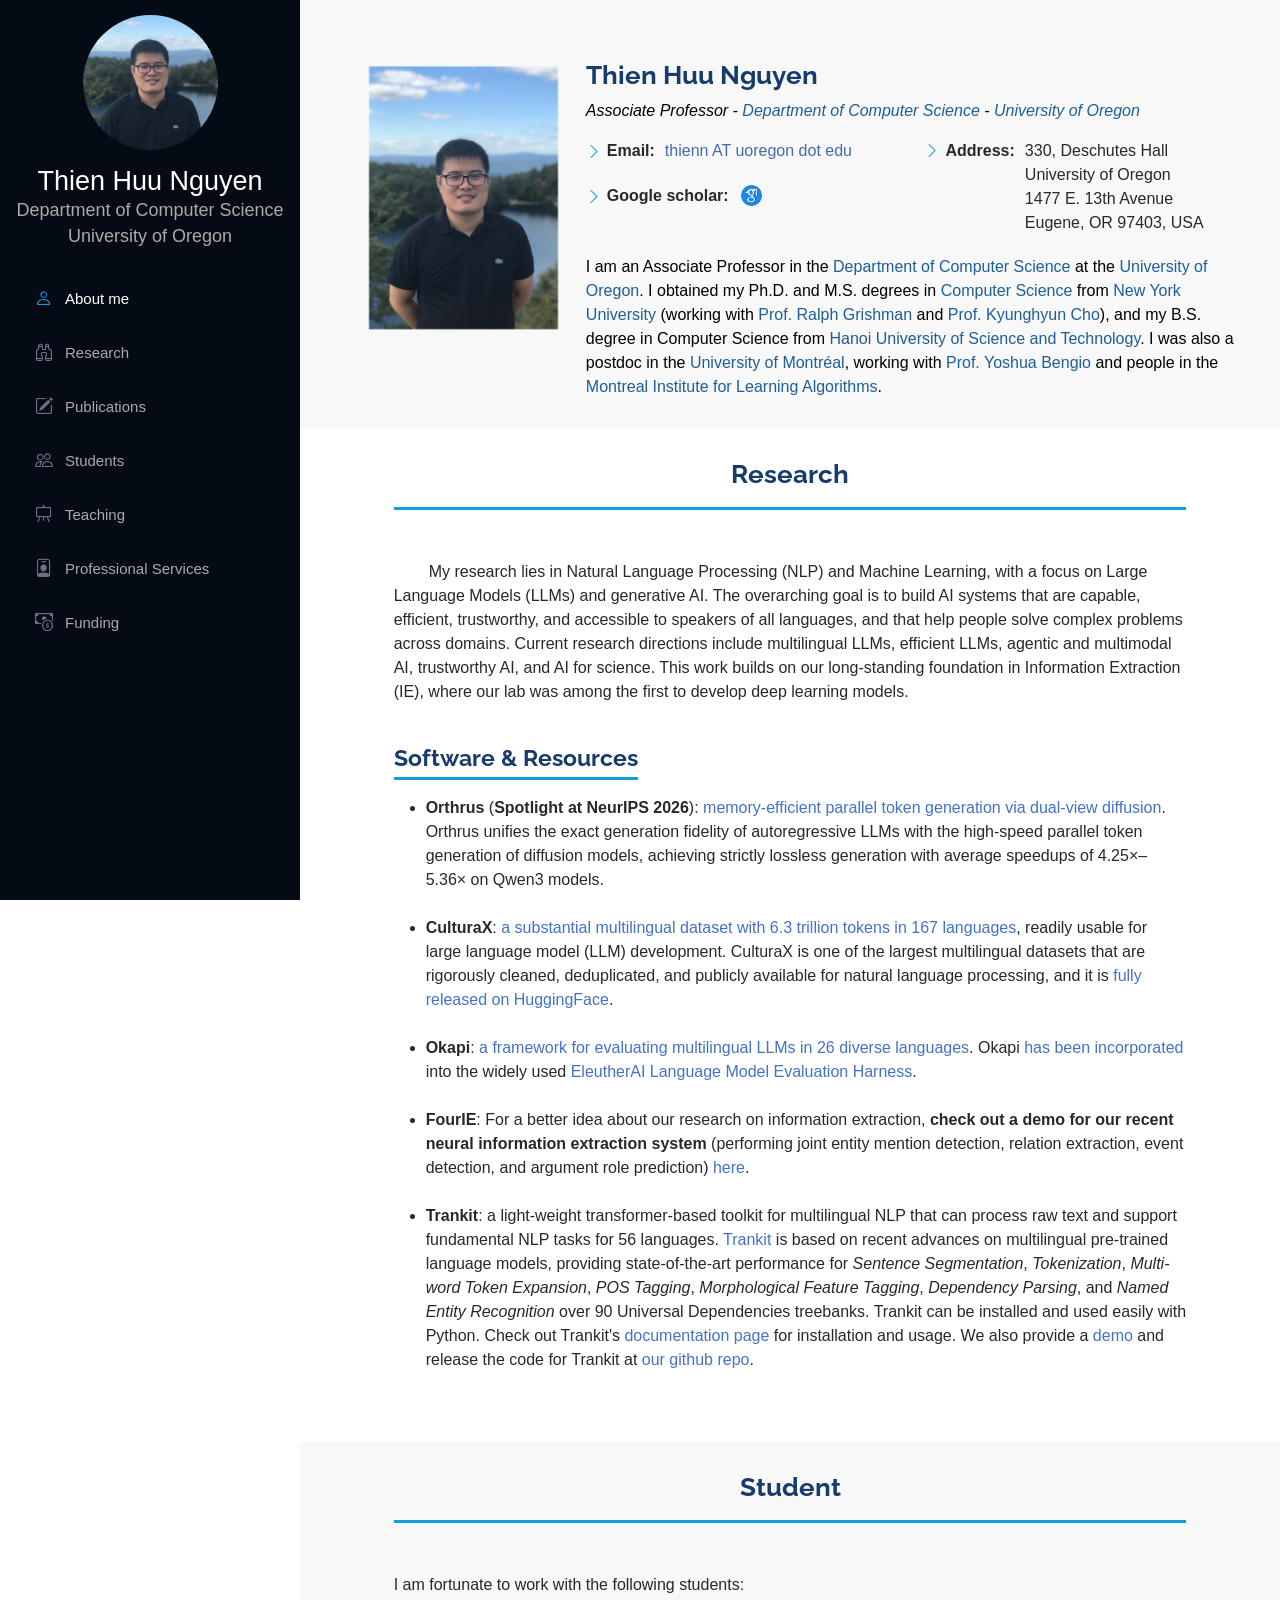
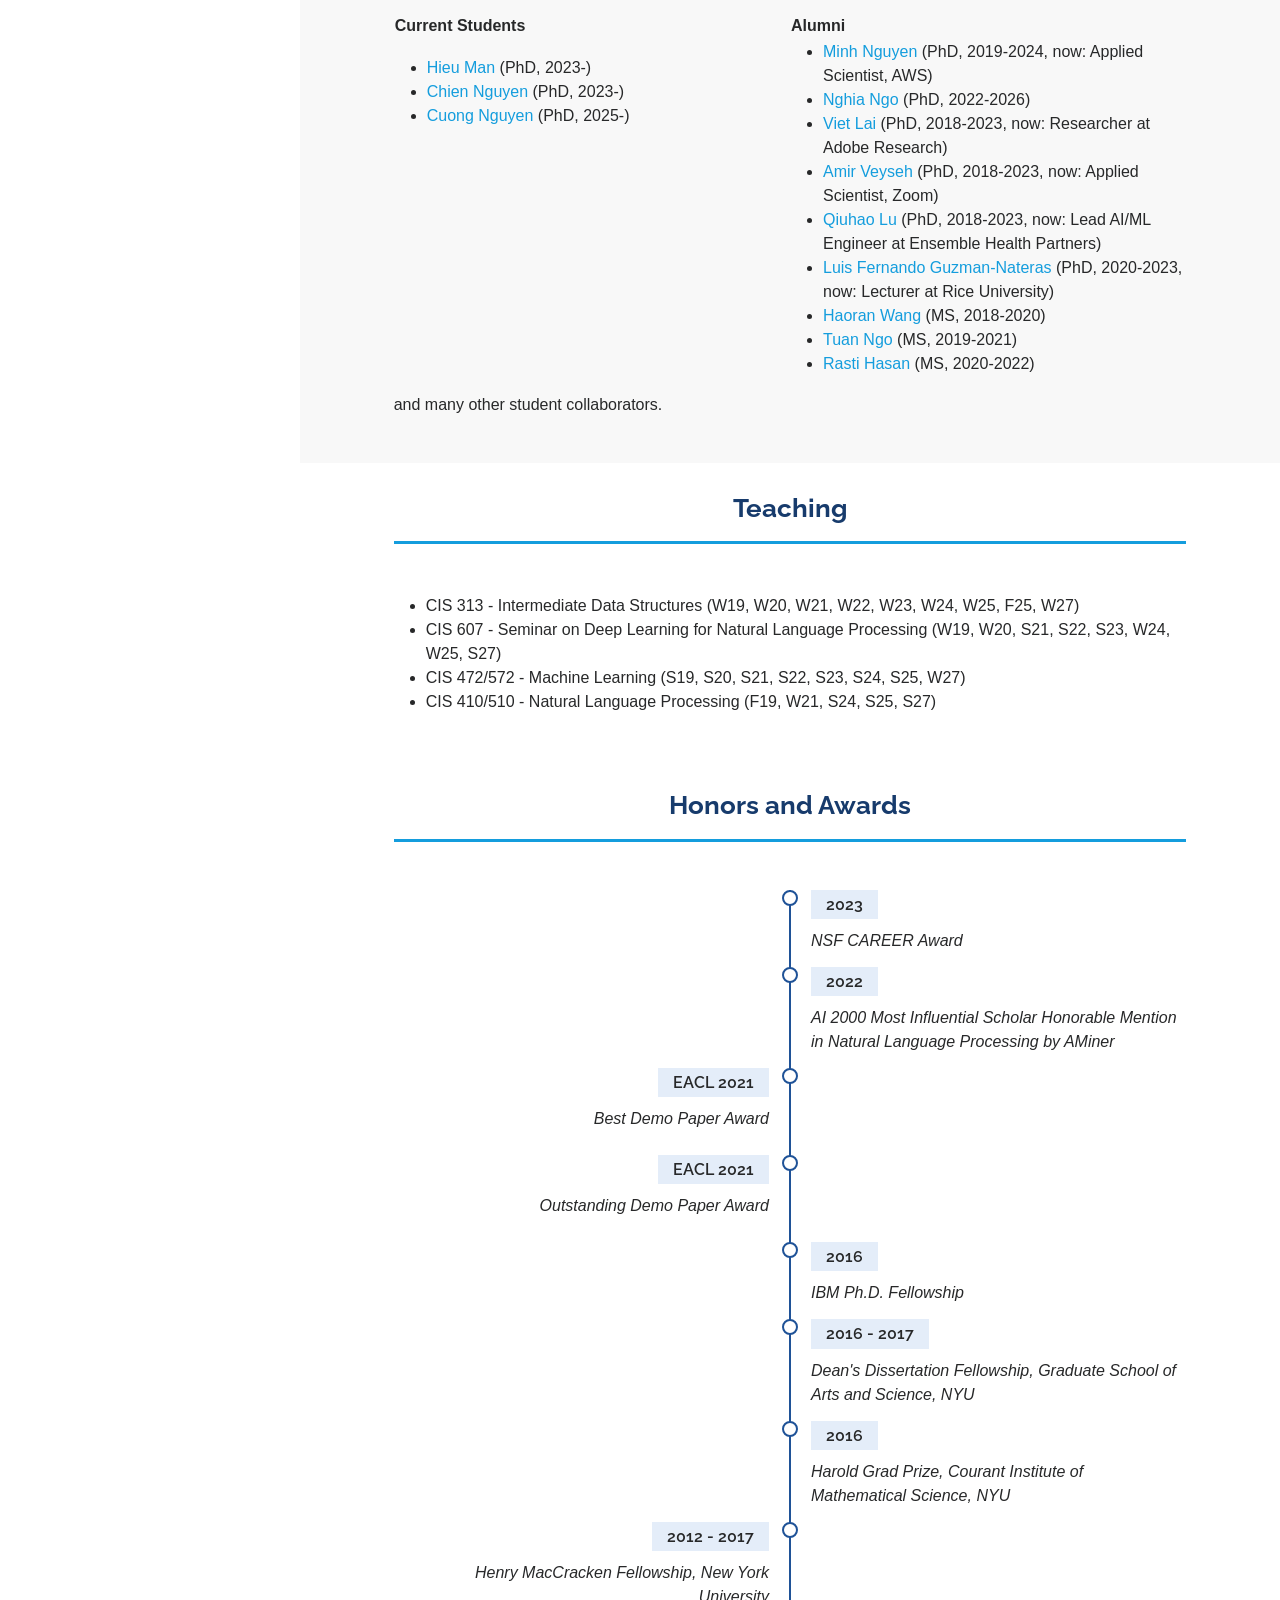
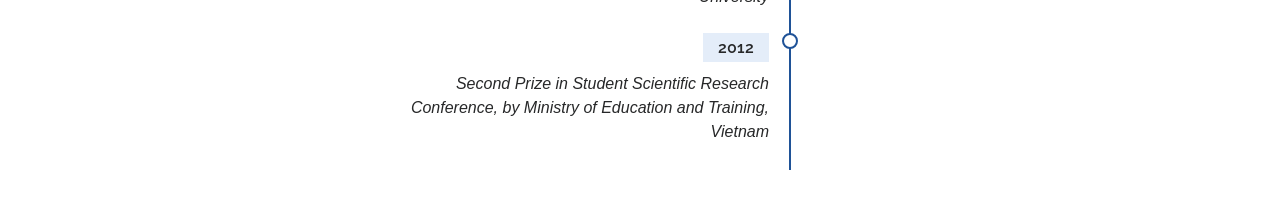
==== index.html @ 82899be2 "Initial build" ====
<!DOCTYPE html>
<html lang="en">

<head>
  <meta charset="utf-8">
  <meta content="width=device-width, initial-scale=1.0" name="viewport">

  <title>Thien Huu Nguyen</title>
  <meta content="Thien Huu Nguyen" name="description">
  <meta content="Thien Huu Nguyen, Thien Huu Nguyen Oregon, Oregon University, University of Oregon, Computer Science, CS Professor, NLP Professor, Natural Language Processing, AI, Artificial Intelligence, ML, Machine Learning, Deep learning, Machine Learning, NLP Teaching" name="keywords">

  <!-- Favicons -->
  <!-- <link href="assets/img/favicon.png" rel="icon">
  <link href="assets/img/apple-touch-icon.png" rel="apple-touch-icon"> -->

  <!-- Google Fonts -->
  <link href="https://fonts.googleapis.com/css?family=Open+Sans:300,300i,400,400i,600,600i,700,700i|Raleway:300,300i,400,400i,500,500i,600,600i,700,700i|Poppins:300,300i,400,400i,500,500i,600,600i,700,700i" rel="stylesheet">

  <!-- Vendor CSS Files -->
  <link href="assets/vendor/aos/aos.css" rel="stylesheet">
  <link href="assets/vendor/bootstrap/css/bootstrap.min.css" rel="stylesheet">
  <link href="assets/vendor/bootstrap-icons/bootstrap-icons.css" rel="stylesheet">
  
  <link href="assets/vendor/glightbox/css/glightbox.min.css" rel="stylesheet">
  <link href="assets/vendor/swiper/swiper-bundle.min.css" rel="stylesheet">


  <!-- Template Main CSS File -->
  <link href="assets/css/style.css" rel="stylesheet">
  <link href="assets/css/style_1.css" rel="stylesheet">



  <!-- =======================================================
  * Template Name: iPortfolio - v3.9.1
  * Template URL: https://bootstrapmade.com/iportfolio-bootstrap-portfolio-websites-template/
  * Author: BootstrapMade.com
  * License: https://bootstrapmade.com/license/
  ======================================================== -->
</head>

<body>

  <!-- ======= Mobile nav toggle button ======= -->
  <i class="bi bi-list mobile-nav-toggle d-xl-none"></i>

  <!-- ======= Header ======= -->
  <header id="header">
    <div class="d-flex flex-column">

      <div class="profile">
        <img src="assets/thien-img/thien.png" alt="" class="img-fluid rounded-circle">
        <h1><a href="index.html">Thien Huu Nguyen</a></h1>
        <p>
          Department of Computer Science
        </p>
        <p>
          University of Oregon
        </p>
        <!-- <div class="social-links mt-3 text-center">
          <a href="#" class="twitter"><i class="bx bxl-twitter"></i></a>
          <a href="#" class="facebook"><i class="bx bxl-facebook"></i></a>
          <a href="#" class="instagram"><i class="bx bxl-instagram"></i></a>
          <a href="#" class="google-plus"><i class="bx bxl-skype"></i></a>
          <a href="#" class="linkedin"><i class="bx bxl-linkedin"></i></a>
        </div> -->
      </div>

      <nav id="navbar" class="nav-menu navbar pt-lg-4">
        <ul>
          <!-- <li><a href="#hero" class="nav-link scrollto active"><i class="bx bx-home"></i> <span>Home</span></a></li> -->
          <li><a href="index.html" class="nav-link scrollto active"><i class="bi bi-person"></i> <span>About me</span></a></li>
          <!--
          <li><a href="news.html" class="nav-link "><i class="bi bi-newspaper"></i> <span>News</span></a></li>
          -->
          <li><a href="index.html#research" class="nav-link scrollto"><i class="bi bi-binoculars"></i> <span>Research</span></a></li>
          <!-- <li><a href="#research" class="nav-link scrollto"><i class="bi bi-book"></i> <span>Research</span></a></li> -->
          <li><a href="publication.html" class="nav-link "><i class="bi bi-pencil-square"></i> <span>Publications</span></a></li>
          <li><a href="index.html#student" class="nav-link scrollto "><i class="bi bi-people"></i> <span>Students</span></a></li>
          <li><a href="index.html#teaching" class="nav-link scrollto "><i class="bi bi-easel"></i> <span>Teaching</span></a></li>
          <li><a href="index.html#service" class="nav-link scrollto "><i class="bi bi-person-badge"></i> <span>Professional Services </span></a></li>
          <li><a href="funding.html" class="nav-link "><i class="bi bi-cash-coin"></i> <span>Funding </span></a></li>
          <!-- <li><a href="http://nlp.uoregon.edu/" class="nav-link " target="_blank"><i class="bi bi-chat-square-text"></i> <span>NLP Group</span></a></li> -->
          <!--
          <li><a href="https://anoperson.github.io/UONLP-ReadingGroup/" class="nav-link " target="_blank"><i class="bi bi-book-half"></i> <span>NLP Reading Group</span></a></li>
          -->

          
          
        </ul>
      </nav><!-- .nav-menu -->
    </div>
  </header><!-- End Header -->

  <!-- ======= Hero Section ======= -->
  <!-- <section id="hero" class="d-flex flex-column justify-content-center align-items-center">
    <div class="hero-container" data-aos="fade-in">
      <h1>Alex Smith</h1>
      <p>I'm <span class="typed" data-typed-items="Designer, Developer, Freelancer, Photographer"></span></p>
    </div>
  </section> --><!-- End Hero -->

  <main id="main">

    <!-- ======= About Section ======= -->
    <section id="about" class="about">
      <div class="container">

        <!-- <div class="section-title">
          <h2>About</h2>
          <p>Magnam dolores commodi suscipit. Necessitatibus eius consequatur ex aliquid fuga eum quidem. Sit sint consectetur velit. Quisquam quos quisquam cupiditate. Et nemo qui impedit suscipit alias ea. Quia fugiat sit in iste officiis commodi quidem hic quas.</p>
        </div> -->

        <div class="row justify-content-center">
          <div class="col-8 col-sm-4 col-lg-3" data-aos="fade-right">
            <img src="assets/thien-img/thien-original.png" class="img-fluid" alt="">
          </div>
          <div class="col-sm-8 col-lg-8 px-4 px-sm-0 content" data-aos="fade-left">
            <h3>Thien Huu Nguyen</h3>
            <p class="fst-italic">
              Associate Professor
              -
              <a href="http://www.cs.uoregon.edu/" target="_blank" rel="noopener noreferrer">Department of Computer Science</a>
              -
              <a href="http://www.uoregon.edu/" target="_blank" rel="noopener noreferrer">University of Oregon</a>
            </p>

            <div class="row">
              <div class="col-lg-6">
                <ul>
                  <li><i class="bi bi-chevron-right"></i> <strong>Email:</strong> <a style="color: #4469ae;" href="mailto:thienn@uoregon.edu">thienn AT uoregon dot edu</a></li>
                  <li><i class="bi bi-chevron-right"></i> <strong>Google scholar:</strong> <a href="https://scholar.google.com/citations?user=Da2FhegAAAAJ&hl=en&oi=ao" target="_blank" rel="noopener noreferrer"><img class="img-fluid google-scholar-icon" src="assets/thien-img/icons8-google-scholar-48.png" alt=""></a></li>
                  
                </ul>
              </div>
              <div class="col-lg-6">
                <ul>
                  <li class="about-multi-line"><i class="bi bi-chevron-right"></i> <strong>Address:</strong> <span>330, Deschutes Hall <br/> University of Oregon <br/> 1477 E. 13th Avenue <br/> Eugene, OR 97403, USA </span></li>

                </ul>
              </div>
            </div>
            <p class="d-none d-lg-inline">
              I am an Associate Professor in the <a href="https://cas.uoregon.edu/computer-science" target="_blank" rel="noopener noreferrer">Department of Computer Science</a> at the <a href="http://www.uoregon.edu/" target="_blank" rel="noopener noreferrer">University of Oregon</a>. 
              I obtained my Ph.D. and M.S. degrees in <a target="_blank"  rel="noopener noreferrer" href="http://www.cs.nyu.edu/home/index.html">Computer Science</a> from <a target="_blank" rel="noopener noreferrer" href="http://www.nyu.edu">New York University</a> (working with <a target="_blank" rel="noopener noreferrer" href="http://cs.nyu.edu/cs/faculty/grishman">Prof. Ralph Grishman</a> and <a target="_blank" rel="noopener noreferrer" href="http://www.kyunghyuncho.me">Prof. Kyunghyun Cho</a>), 
              and my B.S. degree in Computer Science from <a target="_blank" rel="noopener noreferrer" href="https://en.hust.edu.vn">Hanoi University of Science and Technology</a>. 
              I was also a postdoc in the <a target="_blank" rel="noopener noreferrer" href="http://www.umontreal.ca/en">University of Montréal</a>, working with <a target="_blank" rel="noopener noreferrer" href="http://www.iro.umontreal.ca/~bengioy/yoshua_en/index.html">Prof. Yoshua Bengio</a> and people in the <a target="_blank" rel="noopener noreferrer" href="https://mila.quebec/en">Montreal Institute for Learning Algorithms</a>.
            </p>
          </div>
          <div class="d-flex d-lg-none px-4 px-sm-2 content" data-aos="fade-left">
            <p>
              I am an Associate Professor in the <a href="https://cas.uoregon.edu/computer-science" target="_blank" rel="noopener noreferrer">Department of Computer Science</a> at the <a href="http://www.uoregon.edu/" target="_blank" rel="noopener noreferrer">University of Oregon</a>. 
              I obtained my Ph.D. and M.S. degrees in <a target="_blank"  rel="noopener noreferrer" href="http://www.cs.nyu.edu/home/index.html">Computer Science</a> from <a target="_blank" rel="noopener noreferrer" href="http://www.nyu.edu">New York University</a> (working with <a target="_blank" rel="noopener noreferrer" href="http://cs.nyu.edu/cs/faculty/grishman">Prof. Ralph Grishman</a> and <a target="_blank" rel="noopener noreferrer" href="http://www.kyunghyuncho.me">Prof. Kyunghyun Cho</a>), 
              and my B.S. degree in Computer Science from <a target="_blank" rel="noopener noreferrer" href="https://en.hust.edu.vn">Hanoi University of Science and Technology</a>. 
              I was also a postdoc in the <a target="_blank" rel="noopener noreferrer" href="http://www.umontreal.ca/en">University of Montréal</a>, working with <a target="_blank" rel="noopener noreferrer" href="http://www.iro.umontreal.ca/~bengioy/yoshua_en/index.html">Prof. Yoshua Bengio</a> and people in the <a target="_blank" rel="noopener noreferrer" href="https://mila.quebec/en">Montreal Institute for Learning Algorithms</a>.
            </p>
          </div>
        </div>

      </div>
    </section><!-- End About Section -->



    <!-- ======= Shorts news Section ======= -->
    <!-- End Shorts news Section -->

    



    <!-- ======= Hiring Section ======= -->
    <!--
    <section id="hiring" class="hiring"  style="background-color: #f8f8f8;">
      <div class="container col-10"  data-aos="fade-up">
        <div class="section-title hiring-section-title row text-center">
          <a href="#hiring" ><h2 style="color: red !important;">Hiring!!!</h2></a>
        </div>
       

        <p class="hiring-child-section" style="text-indent: 35px;">
          
          I am currently recruiting one or two graduate students each year to work on interesting projects of natural language processing and deep learning. Interested candidates can email me for more information. The application procedure for graduate students in the <span style="text-indent: 0em"><a target="_blank" href="https://cas.uoregon.edu/computer-science/">Department of Computer Science</a></span> can be found <span style="text-indent: 0em"><a target="_blank" href="https://cas.uoregon.edu/computer-science/graduate-programs">here</a></span>.
          <br/>
          <br/>
          I am also willing to supervise students at UO who would like to do research on natural language processing, deep learning and the related topics. Please <a href="mailto:thien@cs.uoregon.edu">email me</a> if you are interested in this possibility.
        </p>
        
        <h6>I create a slide for "<a target="_blank" rel="noopener noreferrer" href="https://cas.uoregon.edu/sites/cas1.uoregon.edu/files/2022-12/cs-graduate-brochure.pdf">Why a graduate degree in Computer Science from the UO?</a>" to provide information for our PhD program.</h6>

      </div>

    </section>
    -->










    <!-- ======= Research Section ======= -->
    <section id="research" class="research">
      <div class="container col-10"  data-aos="fade-up">
        <div class="section-title research-section-title row text-center">
          <a href="#research"><h2>Research</h2></a>
        </div>

        <!--
        <p style="text-indent: 35px;">
          My research explores mechanisms to understand human languages for computers so that computers can perform cognitive language-related tasks for us. 
          Among others, I am especially interested in distilling structured information and mining useful knowledge from massive and multilingual human-written text of various domains.
          <br/>
          <br/>
          Toward this end, our lab employs and designs effective learning algorithms for information extraction and text mining in natural language processing and data mining. 
          We are currently focusing on deep learning algorithms to solve such problems. We are among the first groups that develop deep learning models and demonstrate their effectiveness for information extraction.
          <br/>
          <br/>
          We are also targeting other language-related problems with deep learning, including reading comprehension, machine translation, natural language generation, chatbots and language grounding.
          <br/>
          <br/>
        </p>
        -->
        <p style="text-indent: 35px;">
          My research lies in Natural Language Processing (NLP) and Machine Learning, with a focus on Large Language Models (LLMs) and generative AI.
          The overarching goal is to build AI systems that are capable, efficient, trustworthy, and accessible to speakers of all languages, and that help people solve complex problems across domains.
          Current research directions include multilingual LLMs, efficient LLMs, agentic and multimodal AI, trustworthy AI, and AI for science.
          This work builds on our long-standing foundation in Information Extraction (IE), where our lab was among the first to develop deep learning models.
          <br/>
          <br/>
        </p>

        <div class="software-child-title pb-2">
          <h3>Software &amp; Resources</h3>
          <!-- <p>Magnam dolores commodi suscipit. Necessitatibus eius consequatur ex aliquid fuga eum quidem. Sit sint consectetur velit. Quisquam quos quisquam cupiditate. Et nemo qui impedit suscipit alias ea. Quia fugiat sit in iste officiis commodi quidem hic quas.</p> -->
        </div>

        <ul class="software-child-section">
          <li>
            <strong>Orthrus</strong> (<b>Spotlight at NeurIPS 2026</b>): <a target="_blank" href="https://github.com/chiennv2000/orthrus">memory-efficient parallel token generation via dual-view diffusion</a>. Orthrus unifies the exact generation fidelity of autoregressive LLMs with the high-speed parallel token generation of diffusion models, achieving strictly lossless generation with average speedups of 4.25&times;&ndash;5.36&times; on Qwen3 models.
          </li>
          <br/>
          <li>
            <strong>CulturaX</strong>: <a target="_blank" href="https://arxiv.org/abs/2309.09400">a substantial multilingual dataset with 6.3 trillion tokens in 167 languages</a>, readily usable for large language model (LLM) development. CulturaX is one of the largest multilingual datasets that are rigorously cleaned, deduplicated, and publicly available for natural language processing, and it is <a target="_blank" href="https://huggingface.co/datasets/uonlp/CulturaX">fully released on HuggingFace</a>.
          </li>
          <br/>
          <li>
            <strong>Okapi</strong>: <a target="_blank" href="https://aclanthology.org/2023.emnlp-demo.28.pdf">a framework for evaluating multilingual LLMs in 26 diverse languages</a>. Okapi <a target="_blank" href="https://github.com/EleutherAI/lm-evaluation-harness/tree/4477d572d5c2dc5f2ee903ab7e3c1fdda835af15/lm_eval/tasks/okapi/hellaswag_multilingual">has been incorporated</a> into the widely used <a target="_blank" href="https://github.com/EleutherAI/lm-evaluation-harness/">EleutherAI Language Model Evaluation Harness</a>.
          </li>
          <br/>
          <li>
            <strong>FourIE</strong>: For a better idea about our research on information extraction, <strong>check out a demo for our recent neural information extraction system</strong> (performing joint entity mention detection, relation extraction, event detection, and argument role prediction) <a target="_blank" href="http://nlp.uoregon.edu/fourie">here</a>.
          </li>
          <br>
          <li>
            <strong>Trankit</strong>: a light-weight transformer-based toolkit for multilingual NLP that can process raw text and support fundamental NLP tasks for 56 languages. <a target="_blank" href="https://arxiv.org/pdf/2101.03289.pdf">Trankit</a> is based on recent advances on multilingual pre-trained language models, providing state-of-the-art performance for <i>Sentence Segmentation</i>, <i>Tokenization</i>, <i>Multi-word Token Expansion</i>, <i>POS Tagging</i>, <i>Morphological Feature Tagging</i>, <i>Dependency Parsing</i>, and <i>Named Entity Recognition</i> over 90 Universal Dependencies treebanks. Trankit can be installed and used easily with Python. Check out Trankit's <a target="_blank" href="https://trankit.readthedocs.io/en/latest">documentation page</a> for installation and usage. We also provide a <a target="_blank" href="http://nlp.uoregon.edu/trankit">demo</a> and release the code for Trankit at <a target="_blank" href="https://github.com/nlp-uoregon/trankit">our github repo</a>.
          </li>
          <br/>
        </ul>

        
    
        
        

      </div>

    </section>


    <!-- End Research Section -->


    <!-- ======= Student Section ======= -->
    <section id="student" class="student"  style="background-color: #f8f8f8;">
      <div class="container col-10" data-aos="fade-up">
        <div class="section-title research-section-title row text-center">          
          <a href="#student"><h2>Student</h2></a>
        </div>

        <p style="">
          I am fortunate to work with the following students:
        </p>
        
        <table style="width:100%">
  		<tr>
    	<th style="width:50%">Current Students</th>
    	<th style="width:50%">Alumni</th>
    	</tr>
    	
    	<tr>
    	
    	<td style="vertical-align: top;">
    	<p style="">
    	<div class="">
          <ul>
            
            </li><li><a target="_blank" href="https://hieum98.github.io/">Hieu Man</a> (PhD, 2023-)

            </li><li><a target="_blank" href="https://chiennv2000.github.io">Chien Nguyen</a> (PhD, 2023-)

            </li><li><a target="_blank" href="http://nlp.uoregon.edu/">Cuong Nguyen</a> (PhD, 2025-)

            </li>
          </ul>
        </div>
        </p>
    	</td>
    	
    	
    	
    	<td style="vertical-align: top;">
    	<div class="">
          <ul>
          <li><a target="_blank" href="https://minhhdvn.github.io/">Minh Nguyen</a> (PhD, 2019-2024, now: Applied Scientist, AWS)
            </li><li><a target="_blank" href="">Nghia Ngo</a> (PhD, 2022-2026)
            </li><li><a target="_blank" href="https://laiviet.github.io/">Viet Lai</a> (PhD, 2018-2023, now: Researcher at Adobe Research)
            </li><li><a target="_blank" href="http://ix.cs.uoregon.edu/~apouranb/">Amir Veyseh</a> (PhD, 2018-2023, now: Applied Scientist, Zoom)
            </li><li><a target="_blank" href="https://qiuhaolu.github.io/">Qiuhao Lu</a> (PhD, 2018-2023, now: Lead AI/ML Engineer at Ensemble Health Partners)
            </li><li><a target="_blank" href="https://profiles.rice.edu/faculty/luis-f-guzman-nateras">Luis Fernando Guzman-Nateras</a> (PhD, 2020-2023, now: Lecturer at Rice University)
          <li><a target="_blank" href="">Haoran Wang</a> (MS, 2018-2020)
          </li><li><a target="_blank" href="">Tuan Ngo</a> (MS, 2019-2021)
          </li><li><a target="_blank" href="">Rasti Hasan</a> (MS, 2020-2022)
          </li>
          
          </ul>
        </div>
    	</td>
    	
  		</tr>
		</table>


        <p style="">
          and many other student collaborators.
        </p>
      </div>

    </section>
    <!-- End Student Section -->




    <!-- ======= Teaching Section ======= -->
    <section id="teaching" class="teaching"  >
      <div class="container col-10" data-aos="fade-up">
        <div class="section-title research-section-title row text-center">          
          <a href="#teaching"><h2>Teaching</h2></a>
        </div>

        <!-- <p style="">
          I am fortunate to work with the following students:
        </p> -->

        <div class="">
          <ul>
            <!--
            <li>CIS 313 - Intermediate Data Structures (<a target="_blank" href="https://classes.cs.uoregon.edu/19W/cis313">W19</a>, <a target="_blank" href="https://classes.cs.uoregon.edu/20W/cis313">W20</a>, <a target="_blank" href="https://classes.cs.uoregon.edu/21W/cis313">W21</a>, <a target="_blank" href="https://classes.cs.uoregon.edu/22W/cis313">W22</a>, <a target="_blank" href="https://classes.cs.uoregon.edu/23W/cs313">W23</a>, <a target="_blank" href="https://classes.cs.uoregon.edu/24W/cs313">W24</a>, <a target="_blank" href="https://classes.cs.uoregon.edu/25W/cs313">W25</a>, <a target="_blank" href="https://classes.cs.uoregon.edu/25F/cs313">F25</a>)
            </li><li>CIS 607 - Seminar on Deep Learning for Natural Language Processing (<a target="_blank" href="https://classes.cs.uoregon.edu/19W/cis607dl4nlp">W19</a>, <a target="_blank" href="https://classes.cs.uoregon.edu/20W/cis607dl4nlp">W20</a>, <a target="_blank" href="https://classes.cs.uoregon.edu/21S/cis607dl4nlp">S21</a>, <a target="_blank" href="https://classes.cs.uoregon.edu/22S/cis607dl4nlp">S22</a>, <a target="_blank" href="https://classes.cs.uoregon.edu/23S/cs607dl4nlp">S23</a>, <a target="_blank" href="https://classes.cs.uoregon.edu/24W/cs607dl4nlp">W24</a>, <a target="_blank" href="https://classes.cs.uoregon.edu/25W/cs607dl4nlp">W25</a>)
            </li><li>CIS 472/572 - Machine Learning (<a target="_blank" href="https://classes.cs.uoregon.edu/19S/cis472">S19</a>, <a target="_blank" href="https://classes.cs.uoregon.edu/20S/cis472">S20</a>, <a target="_blank" href="https://classes.cs.uoregon.edu/21S/cis472">S21</a>, <a target="_blank" href="https://classes.cs.uoregon.edu/22S/cis472">S22</a>, <a target="_blank" href="https://classes.cs.uoregon.edu/23S/cs472">S23</a>, <a target="_blank" href="https://classes.cs.uoregon.edu/24S/cs472">S24</a>, <a target="_blank" href="https://classes.cs.uoregon.edu/25S/cs472">S25</a>)
            </li><li> CIS 410/510 - Natural Language Processing (<a target="_blank" href="https://classes.cs.uoregon.edu/19F/cis410nlp">F19</a>, <a target="_blank" href="https://classes.cs.uoregon.edu/21W/cis410nlp">W21</a>, <a target="_blank" href="https://classes.cs.uoregon.edu/24S/cs410nlp">S24</a>, <a target="_blank" href="https://classes.cs.uoregon.edu/25S/cs410nlp">S25</a>)
            -->
            <li>CIS 313 - Intermediate Data Structures (W19, W20, W21, W22, W23, W24, W25, F25, W27)
            </li><li>CIS 607 - Seminar on Deep Learning for Natural Language Processing (W19, W20, S21, S22, S23, W24, W25, S27)
            </li><li>CIS 472/572 - Machine Learning (S19, S20, S21, S22, S23, S24, S25, W27)
            </li><li> CIS 410/510 - Natural Language Processing (F19, W21, S24, S25, S27)
            </li>
          </ul>
        </div>

        <!-- <p style="">
          and many other student collaborators.
        </p> -->
      </div>

    </section>
    <!-- End Teaching Section -->


    <!--
    <section id="service" class="service"  style="background-color: #f8f8f8;">
      <div class="container col-10" data-aos="fade-up">
        <div class="section-title research-section-title row text-center">          
          <a href="#service"><h2>Professional Service</h2></a>
        </div>

        <div class="">
          <ul>
            <li><strong>Reviewer</strong>: Neural Computation Journal, Transactions on Asian and Low-Resource Language Information Processing, Computational Linguistics
            </li><li><strong>Program Committee</strong>: NAACL (2016, 2018, 2019), COLING (2016, 2018, 2020), ACL (2017, 2018, 2019, 2020), EMNLP (2017, 2018, 2019, 2020), AACL (2021, 2022), IJCAI (2017, 2022, 2023), AAAI (2020, 2021, 2022), CVPR (2021), NeurIPS (2020, 2021, 2022), ICLR (2021, 2022), AACL (2020), LREC (2018, 2020), Repl4NLP (2017, 2018, 2019, 2020, 2021), W-NUT (2019, 2020, 2021, 2022), SemEval (2022)
            </li><li><strong>Area Chair</strong>: NAACL (2021, 2022), ACL (2021, 2022, 2023), EMNLP (2021, 2023), COLING (2022), NeurIPS (2023)
            </li><li><strong>Senior Program Committee</strong>: AAAI (2020, 2023, 2024), IJCAI (2021)
            </li><li><strong>Associate Editor</strong>: Neurocomputing (2021-2023)
            </li>
          </ul>
        </div>
      </div>

    </section>
    -->








    <!-- ======= Resume Section ======= -->
    <section id="resume" class="resume"  >
      <div class="container col-10"  data-aos="fade-up">

        <div class="section-title resume-section-title row justify-content-center text-center">
          <a href="#awards"><h2>Honors and Awards</h2></a>
        </div>

        <div class="row no-gutters">
          <div class="resume-item d-none d-md-flex resume-left-item pb-0 col-md">
          </div>
          <div class="resume-item resume-right-item pb-0 col-md">
            <h5>2023</h5>
            <p><em>NSF CAREER Award</em></p>
          </div>
        </div>
          

        <div class="row no-gutters">
          <div class="resume-item d-none d-md-flex resume-left-item pb-0 col-md">
          </div>
          <div class="resume-item resume-right-item pb-0 col-md">
            <h5>2022</h5>
            <p><em>AI 2000 Most Influential Scholar Honorable Mention in Natural Language Processing by AMiner</em></p>
          </div>
        </div>

        <div class="row no-gutters">
          <div class="resume-item resume-left-item col-md text-start text-md-end">
            <h5>EACL 2021</h5>
            <p><em>Best Demo Paper Award</em></p>
          </div>
          <div class="resume-item d-none d-md-flex resume-right-item pb-0 col-md">
          </div>
        </div>

        <div class="row no-gutters">
          <div class="resume-item resume-left-item col-md  text-start text-md-end">
            <h5>EACL 2021</h5>
            <p><em>Outstanding Demo Paper Award</em></p>
          </div>
          <div class="resume-item d-none d-md-flex resume-right-item pb-0 col-md">
          </div>
        </div>

        <div class="row no-gutters">
          <div class="resume-item d-none d-md-flex resume-left-item pb-0 col-md">
          </div>
          <div class="resume-item resume-right-item pb-0 col-md">
            <h5>2016</h5>
            <p><em> IBM Ph.D. Fellowship</em></p>
            
          </div>
        </div>

        <div class="row no-gutters">
          <div class="resume-item d-none d-md-flex resume-left-item pb-0 col-md">
          </div>
          <div class="resume-item resume-right-item pb-0 col-md">
            <h5>2016 - 2017</h5>
            <p><em>Dean's Dissertation Fellowship, Graduate School of Arts and Science, NYU</em></p>
            
          </div>
        </div>

        <div class="row no-gutters">
          <div class="resume-item d-none d-md-flex resume-left-item pb-0 col-md">
          </div>
          <div class="resume-item resume-right-item pb-0 col-md">
            <h5>2016</h5>
            <p><em>Harold Grad Prize, Courant Institute of Mathematical Science, NYU</em></p>
            
          </div>
        </div>

        

        <div class="row no-gutters">
          <div class="resume-item resume-left-item col-md  text-start text-md-end">
            <h5>2012 - 2017</h5>
            <p><em>Henry MacCracken Fellowship, New York University</em></p>
          </div>
          <div class="resume-item resume-right-item pb-0 col-md">
          </div>
        </div>

        <div class="row no-gutters">
          <div class="resume-item resume-left-item col-md  text-start text-md-end">
            <h5>2012</h5>
            <p><em>Second Prize in Student Scientific Research Conference, by Ministry of Education and Training, Vietnam</em></p>
          </div>
          <div class="resume-item d-none d-md-flex resume-right-item pb-0 col-md">
          </div>
        </div>

          

        

      </div>
    </section><!-- End Resume Section -->


    

  </main><!-- End #main -->

  <!-- ======= Footer ======= -->
  <!-- <footer id="footer">
    <div class="container">
      <div class="copyright">
        &copy; Copyright <strong><span>iPortfolio</span></strong>
      </div>
      <div class="credits">
       
        Designed by <a href="https://bootstrapmade.com/">BootstrapMade</a>
      </div>
    </div>
  </footer> -->
  <!-- End  Footer -->

  <a href="#" class="back-to-top d-flex align-items-center justify-content-center"><i class="bi bi-arrow-up-short"></i></a>

  <!-- Vendor JS Files -->
  <script src="assets/vendor/purecounter/purecounter_vanilla.js"></script>
  <script src="assets/vendor/aos/aos.js"></script>
  <script src="assets/vendor/bootstrap/js/bootstrap.bundle.min.js"></script>
  <script src="assets/vendor/glightbox/js/glightbox.min.js"></script>
  <script src="assets/vendor/isotope-layout/isotope.pkgd.min.js"></script>
  <script src="assets/vendor/swiper/swiper-bundle.min.js"></script>
  
  
  

  

  <!-- Template Main JS File -->
  <script src="assets/js/main.js"></script>

</body>

</html>
---- assets/css/style.css ----
/**
* Template Name: iPortfolio - v3.9.1
* Template URL: https://bootstrapmade.com/iportfolio-bootstrap-portfolio-websites-template/
* Author: BootstrapMade.com
* License: https://bootstrapmade.com/license/
*/

/*--------------------------------------------------------------
# General
--------------------------------------------------------------*/
body {
  font-family: "lato", sans-serif;
  color: #272829;
}

a {
  color: #149ddd;
  text-decoration: none;
}

a:hover {
  color: #37b3ed;
  text-decoration: none;
}

h1,
h2,
h3,
h4,
h5,
h6 {
  font-family: "Raleway", sans-serif;
}

/*--------------------------------------------------------------
# Back to top button
--------------------------------------------------------------*/
.back-to-top {
  position: fixed;
  visibility: hidden;
  opacity: 0;
  right: 15px;
  bottom: 15px;
  z-index: 996;
  background: #149ddd;
  width: 40px;
  height: 40px;
  border-radius: 50px;
  transition: all 0.4s;
}

.back-to-top i {
  font-size: 28px;
  color: #fff;
  line-height: 0;
}

.back-to-top:hover {
  background: #2eafec;
  color: #fff;
}

.back-to-top.active {
  visibility: visible;
  opacity: 1;
}

/*--------------------------------------------------------------
# Header
--------------------------------------------------------------*/
#header {
  position: fixed;
  top: 0;
  left: 0;
  bottom: 0;
  width: 300px;
  transition: all ease-in-out 0.5s;
  z-index: 9997;
  transition: all 0.5s;
  padding: 0 15px;
  background: #040b14;
  overflow-y: auto;
}

#header .profile img {
  margin: 15px auto;
  display: block;
  width: 135px;
  border: 0px solid #2c2f3f;
}

#header .profile h1 {
  font-size: 27px;
  color: #fff;
  margin: 0;
  padding: 0;
  font-weight: 300;
  -moz-text-align-last: center;
  text-align-last: center;
  font-family: "Lato", Helvetica, Arial, sans-serif;
}

#header .profile h1 a,
#header .profile h1 a:hover {
  color: #fff;
  text-decoration: none;
}


#header .profile p {
  font-size: 18px;
  color: #aaa;
  margin: 0;
  padding: 2.5px 0px;
  font-weight: 300;
  -moz-text-align-last: center;
  text-align-last: center;
  font-family: "Lato", Helvetica, Arial, sans-serif;
  line-height: initial;
}




#header .profile .social-links a {
  font-size: 18px;
  display: inline-block;
  background: #212431;
  color: #fff;
  line-height: 1;
  padding: 8px 0;
  margin-right: 4px;
  border-radius: 50%;
  text-align: center;
  width: 36px;
  height: 36px;
  transition: 0.3s;
}

#header .profile .social-links a:hover {
  background: #149ddd;
  color: #fff;
  text-decoration: none;
}

#main {
  margin-left: 300px;
}

@media (max-width: 1199px) {
  #header {
    left: -300px;
  }

  #main {
    margin-left: 0;
  }
}

/*--------------------------------------------------------------
# Navigation Menu
--------------------------------------------------------------*/
/* Desktop Navigation */
.nav-menu {
  padding: 30px 0 0 5px;
}

.nav-menu * {
  margin: 0;
  padding: 0;
  list-style: none;
}

.nav-menu>ul>li {
  position: relative;
  white-space: nowrap;
}

.nav-menu a,
.nav-menu a:focus {
  display: flex;
  align-items: center;
  color: #a8a9b4;
  padding: 12px 15px;
  margin-bottom: 3px;
  transition: 0.3s;
  font-size: 15px;
}

.nav-menu a i,
.nav-menu a:focus i {
  font-size: 18px;
  padding-right: 30px;
  color: #6f7180;
  font-weight: 500;
  width: 24px;
  height: auto;

}

.nav-menu a:hover,
.nav-menu .active,
.nav-menu .active:focus,
.nav-menu li:hover>a {
  text-decoration: none;
  color: #fff;
}

.nav-menu a:hover i,
.nav-menu .active i,
.nav-menu .active:focus i,
.nav-menu li:hover>a i {
  color: #149ddd;
}




/* .nav-menu .fad, 
.nav-menu .fas,
.nav-menu .fal {
  font-weight: 400;
} */







/* Mobile Navigation */
.mobile-nav-toggle {
  position: fixed;
  right: 15px;
  top: 15px;
  z-index: 9998;
  border: 0;
  font-size: 24px;
  transition: all 0.4s;
  outline: none !important;
  background-color: #149ddd;
  color: #fff;
  width: 40px;
  height: 40px;
  display: inline-flex;
  align-items: center;
  justify-content: center;
  line-height: 0;
  border-radius: 50px;
  cursor: pointer;
}

.mobile-nav-active {
  overflow: hidden;
}

.mobile-nav-active #header {
  left: 0;
}

/*--------------------------------------------------------------
# Hero Section
--------------------------------------------------------------*/
#hero {
  width: 100%;
  height: 100vh;
  background: url("../img/hero-bg.jpg") top center;
  background-size: cover;
}

#hero:before {
  content: "";
  background: rgba(5, 13, 24, 0.3);
  position: absolute;
  bottom: 0;
  top: 0;
  left: 0;
  right: 0;
  z-index: 1;
}

#hero .hero-container {
  position: relative;
  z-index: 2;
  min-width: 300px;
}

#hero h1 {
  margin: 0 0 10px 0;
  font-size: 64px;
  font-weight: 700;
  line-height: 56px;
  color: #fff;
}

#hero p {
  color: #fff;
  margin-bottom: 50px;
  font-size: 26px;
  font-family: "Poppins", sans-serif;
}

#hero p span {
  color: #fff;
  padding-bottom: 4px;
  letter-spacing: 1px;
  border-bottom: 3px solid #149ddd;
}

@media (min-width: 1024px) {
  #hero {
    background-attachment: fixed;
  }
}

@media (max-width: 768px) {
  #hero h1 {
    font-size: 28px;
    line-height: 36px;
  }

  #hero h2 {
    font-size: 18px;
    line-height: 24px;
    margin-bottom: 30px;
  }
}

/*--------------------------------------------------------------
# Sections General
--------------------------------------------------------------*/
section {
  padding: 30px 0;
  overflow: hidden;
}

.about {
  padding-top: 60px !important;
}

.section-bg {
  background: #f5f8fd;
}

.section-title {
  padding-bottom: 30px;
}

.section-title h2 {
  font-size: 32px;
  font-weight: bold;
  margin-bottom: 20px;
  padding-bottom: 20px;
  position: relative;
  color: #173b6c;
}

.section-title h2::after {
  content: "";
  position: absolute;
  display: block;
  width: 50px;
  height: 3px;
  background: #149ddd;
  bottom: 0;
  left: 0;
}

.section-title p {
  margin-bottom: 0;
}

/*--------------------------------------------------------------
# About
--------------------------------------------------------------*/
.about {
  background-color: #f8f8f8;
}



.about .content h3 {
  font-weight: 700;
  font-size: 26px;
  color: #173b6c;
}

.about .content ul {
  list-style: none;
  padding: 0;
}

.about .content ul li {
  margin-bottom: 20px;
  display: flex;
  align-items: center;
}

.about .content ul strong {
  margin-right: 10px;
}

.about .content ul i {
  font-size: 16px;
  margin-right: 5px;
  color: #149ddd;
  line-height: 0;
}

.about .content p:last-child {
  margin-bottom: 0;
}

.about .content p{
  color: black;
}

.about .content p a {
  color: rgb(30, 94, 152);
  /* font-style: italic; */
}

.about .content p a:hover {
  color: #149ddd;
}


.about .content .google-scholar-icon {
  /* margin: 15px auto; */
  display: block;
  width: 25px;
  border: 0px solid #2c2f3f;
}

.about .content ul .about-multi-line {
  align-items: baseline !important;
}

/*--------------------------------------------------------------
# Facts
--------------------------------------------------------------*/
.facts {
  padding-bottom: 30px;
}

.facts .count-box {
  padding: 30px;
  width: 100%;
}

.facts .count-box i {
  display: block;
  font-size: 44px;
  color: #149ddd;
  float: left;
  line-height: 0;
}

.facts .count-box span {
  font-size: 48px;
  line-height: 40px;
  display: block;
  font-weight: 700;
  color: #050d18;
  margin-left: 60px;
}

.facts .count-box p {
  padding: 15px 0 0 0;
  margin: 0 0 0 60px;
  font-family: "Raleway", sans-serif;
  font-size: 14px;
  color: #122f57;
}

.facts .count-box a {
  font-weight: 600;
  display: block;
  margin-top: 20px;
  color: #122f57;
  font-size: 15px;
  font-family: "Poppins", sans-serif;
  transition: ease-in-out 0.3s;
}

.facts .count-box a:hover {
  color: #1f5297;
}

/*--------------------------------------------------------------
# Akills
--------------------------------------------------------------*/
.skills .progress {
  height: 60px;
  display: block;
  background: none;
  border-radius: 0;
}

.skills .progress .skill {
  padding: 0;
  margin: 0 0 6px 0;
  text-transform: uppercase;
  display: block;
  font-weight: 600;
  font-family: "Poppins", sans-serif;
  color: #050d18;
}

.skills .progress .skill .val {
  float: right;
  font-style: normal;
}

.skills .progress-bar-wrap {
  background: #dce8f8;
  height: 10px;
}

.skills .progress-bar {
  width: 1px;
  height: 10px;
  transition: 0.9s;
  background-color: #149ddd;
}

/*--------------------------------------------------------------
# Resume
--------------------------------------------------------------*/
.resume .resume-title {
  font-size: 26px;
  font-weight: 700;
  margin-top: 20px;
  margin-bottom: 20px;
  color: #050d18;
}

.resume .resume-item {
  padding: 0 20px 20px 20px;
  margin-top: -2px;
  border-left: 2px solid #1f5297;
  position: relative;
}

.resume .resume-item h4 {
  line-height: 18px;
  font-size: 18px;
  font-weight: 600;
  text-transform: uppercase;
  font-family: "Poppins", sans-serif;
  color: #050d18;
  margin-bottom: 10px;
}

.resume .resume-item h5 {
  font-size: 16px;
  background: #e4edf9;
  padding: 5px 15px;
  display: inline-block;
  font-weight: 600;
  margin-bottom: 10px;
}

.resume .resume-item ul {
  padding-left: 20px;
}

.resume .resume-item ul li {
  padding-bottom: 10px;
}

.resume .resume-item:last-child {
  padding-bottom: 0;
}

.resume .resume-center-item::before {
  content: "";
  position: absolute;
  width: 16px;
  height: 16px;
  border-radius: 50px;
  left: -9px;
  top: 0;
  background: #fff;
  border: 2px solid #1f5297;
}

/*--------------------------------------------------------------
# Portfolio
--------------------------------------------------------------*/
.portfolio .portfolio-item {
  margin-bottom: 30px;
}

.portfolio #portfolio-flters {
  padding: 0;
  margin: 0 auto 35px auto;
  list-style: none;
  text-align: center;
  background: #fff;
  border-radius: 50px;
  padding: 2px 15px;
}

.portfolio #portfolio-flters li {
  cursor: pointer;
  display: inline-block;
  padding: 10px 15px 8px 15px;
  font-size: 14px;
  font-weight: 600;
  line-height: 1;
  text-transform: uppercase;
  color: #272829;
  margin-bottom: 5px;
  transition: all 0.3s ease-in-out;
}

.portfolio #portfolio-flters li:hover,
.portfolio #portfolio-flters li.filter-active {
  color: #149ddd;
}

.portfolio #portfolio-flters li:last-child {
  margin-right: 0;
}

.portfolio .portfolio-wrap {
  transition: 0.3s;
  position: relative;
  overflow: hidden;
  z-index: 1;
}

.portfolio .portfolio-wrap::before {
  content: "";
  background: rgba(255, 255, 255, 0.5);
  position: absolute;
  left: 0;
  right: 0;
  top: 0;
  bottom: 0;
  transition: all ease-in-out 0.3s;
  z-index: 2;
  opacity: 0;
}

.portfolio .portfolio-wrap .portfolio-links {
  opacity: 1;
  left: 0;
  right: 0;
  bottom: -60px;
  z-index: 3;
  position: absolute;
  transition: all ease-in-out 0.3s;
  display: flex;
  justify-content: center;
}

.portfolio .portfolio-wrap .portfolio-links a {
  color: #fff;
  font-size: 28px;
  text-align: center;
  background: rgba(20, 157, 221, 0.75);
  transition: 0.3s;
  width: 50%;
}

.portfolio .portfolio-wrap .portfolio-links a:hover {
  background: rgba(20, 157, 221, 0.95);
}

.portfolio .portfolio-wrap .portfolio-links a+a {
  border-left: 1px solid #37b3ed;
}

.portfolio .portfolio-wrap:hover::before {
  top: 0;
  left: 0;
  right: 0;
  bottom: 0;
  opacity: 1;
}

.portfolio .portfolio-wrap:hover .portfolio-links {
  opacity: 1;
  bottom: 0;
}

/*--------------------------------------------------------------
# Portfolio Details
--------------------------------------------------------------*/
.portfolio-details {
  padding-top: 40px;
}

.portfolio-details .portfolio-details-slider img {
  width: 100%;
}

.portfolio-details .portfolio-details-slider .swiper-pagination {
  margin-top: 20px;
  position: relative;
}

.portfolio-details .portfolio-details-slider .swiper-pagination .swiper-pagination-bullet {
  width: 12px;
  height: 12px;
  background-color: #fff;
  opacity: 1;
  border: 1px solid #149ddd;
}

.portfolio-details .portfolio-details-slider .swiper-pagination .swiper-pagination-bullet-active {
  background-color: #149ddd;
}

.portfolio-details .portfolio-info {
  padding: 30px;
  box-shadow: 0px 0 30px rgba(5, 13, 24, 0.08);
}

.portfolio-details .portfolio-info h3 {
  font-size: 22px;
  font-weight: 700;
  margin-bottom: 20px;
  padding-bottom: 20px;
  border-bottom: 1px solid #eee;
}

.portfolio-details .portfolio-info ul {
  list-style: none;
  padding: 0;
  font-size: 15px;
}

.portfolio-details .portfolio-info ul li+li {
  margin-top: 10px;
}

.portfolio-details .portfolio-description {
  padding-top: 30px;
}

.portfolio-details .portfolio-description h2 {
  font-size: 26px;
  font-weight: 700;
  margin-bottom: 20px;
}

.portfolio-details .portfolio-description p {
  padding: 0;
}

/*--------------------------------------------------------------
# Services
--------------------------------------------------------------*/
.services .icon-box {
  margin-bottom: 20px;
}

.services .icon {
  float: left;
  display: flex;
  align-items: center;
  justify-content: center;
  width: 54px;
  height: 54px;
  background: #149ddd;
  border-radius: 50%;
  transition: 0.5s;
  border: 1px solid #149ddd;
}

.services .icon i {
  color: #fff;
  font-size: 24px;
  line-height: 0;
}

.services .icon-box:hover .icon {
  background: #fff;
}

.services .icon-box:hover .icon i {
  color: #149ddd;
}

.services .title {
  margin-left: 80px;
  font-weight: 700;
  margin-bottom: 15px;
  font-size: 18px;
}

.services .title a {
  color: #343a40;
}

.services .title a:hover {
  color: #149ddd;
}

.services .description {
  margin-left: 80px;
  line-height: 24px;
  font-size: 14px;
}

/*--------------------------------------------------------------
# Testimonials
--------------------------------------------------------------*/
.testimonials .testimonials-carousel,
.testimonials .testimonials-slider {
  overflow: hidden;
}

.testimonials .testimonial-item {
  box-sizing: content-box;
  text-align: center;
  min-height: 320px;
}

.testimonials .testimonial-item .testimonial-img {
  width: 90px;
  border-radius: 50%;
  margin: 0 auto;
}

.testimonials .testimonial-item h3 {
  font-size: 18px;
  font-weight: bold;
  margin: 10px 0 5px 0;
  color: #111;
}

.testimonials .testimonial-item h4 {
  font-size: 14px;
  color: #999;
  margin: 0;
}

.testimonials .testimonial-item .quote-icon-left,
.testimonials .testimonial-item .quote-icon-right {
  color: #c3e8fa;
  font-size: 26px;
}

.testimonials .testimonial-item .quote-icon-left {
  display: inline-block;
  left: -5px;
  position: relative;
}

.testimonials .testimonial-item .quote-icon-right {
  display: inline-block;
  right: -5px;
  position: relative;
  top: 10px;
}

.testimonials .testimonial-item p {
  font-style: italic;
  margin: 0 15px 15px 15px;
  padding: 20px;
  background: #fff;
  position: relative;
  margin-bottom: 35px;
  border-radius: 6px;
  box-shadow: 0px 2px 15px rgba(0, 0, 0, 0.1);
}

.testimonials .testimonial-item p::after {
  content: "";
  width: 0;
  height: 0;
  border-top: 20px solid #fff;
  border-right: 20px solid transparent;
  border-left: 20px solid transparent;
  position: absolute;
  bottom: -20px;
  left: calc(50% - 20px);
}

.testimonials .swiper-pagination {
  margin-top: 20px;
  position: relative;
}

.testimonials .swiper-pagination .swiper-pagination-bullet {
  width: 12px;
  height: 12px;
  background-color: #fff;
  opacity: 1;
  border: 1px solid #149ddd;
}

.testimonials .swiper-pagination .swiper-pagination-bullet-active {
  background-color: #149ddd;
}

/*--------------------------------------------------------------
# Contact
--------------------------------------------------------------*/
.contact {
  padding-bottom: 130px;
}

.contact .info {
  padding: 30px;
  background: #fff;
  width: 100%;
  box-shadow: 0 0 24px 0 rgba(0, 0, 0, 0.12);
}

.contact .info i {
  font-size: 20px;
  color: #149ddd;
  float: left;
  width: 44px;
  height: 44px;
  background: #dff3fc;
  display: flex;
  justify-content: center;
  align-items: center;
  border-radius: 50px;
  transition: all 0.3s ease-in-out;
}

.contact .info h4 {
  padding: 0 0 0 60px;
  font-size: 22px;
  font-weight: 600;
  margin-bottom: 5px;
  color: #050d18;
}

.contact .info p {
  padding: 0 0 10px 60px;
  margin-bottom: 20px;
  font-size: 14px;
  color: #173b6c;
}

.contact .info .email p {
  padding-top: 5px;
}

.contact .info .social-links {
  padding-left: 60px;
}

.contact .info .social-links a {
  font-size: 18px;
  display: inline-block;
  background: #333;
  color: #fff;
  line-height: 1;
  padding: 8px 0;
  border-radius: 50%;
  text-align: center;
  width: 36px;
  height: 36px;
  transition: 0.3s;
  margin-right: 10px;
}

.contact .info .social-links a:hover {
  background: #149ddd;
  color: #fff;
}

.contact .info .email:hover i,
.contact .info .address:hover i,
.contact .info .phone:hover i {
  background: #149ddd;
  color: #fff;
}

.contact .php-email-form {
  width: 100%;
  padding: 30px;
  background: #fff;
  box-shadow: 0 0 24px 0 rgba(0, 0, 0, 0.12);
}

.contact .php-email-form .form-group {
  padding-bottom: 8px;
}

.contact .php-email-form .validate {
  display: none;
  color: red;
  margin: 0 0 15px 0;
  font-weight: 400;
  font-size: 13px;
}

.contact .php-email-form .error-message {
  display: none;
  color: #fff;
  background: #ed3c0d;
  text-align: left;
  padding: 15px;
  font-weight: 600;
}

.contact .php-email-form .error-message br+br {
  margin-top: 25px;
}

.contact .php-email-form .sent-message {
  display: none;
  color: #fff;
  background: #18d26e;
  text-align: center;
  padding: 15px;
  font-weight: 600;
}

.contact .php-email-form .loading {
  display: none;
  background: #fff;
  text-align: center;
  padding: 15px;
}

.contact .php-email-form .loading:before {
  content: "";
  display: inline-block;
  border-radius: 50%;
  width: 24px;
  height: 24px;
  margin: 0 10px -6px 0;
  border: 3px solid #18d26e;
  border-top-color: #eee;
  -webkit-animation: animate-loading 1s linear infinite;
  animation: animate-loading 1s linear infinite;
}

.contact .php-email-form .form-group {
  margin-bottom: 15px;
}

.contact .php-email-form label {
  padding-bottom: 8px;
}

.contact .php-email-form input,
.contact .php-email-form textarea {
  border-radius: 0;
  box-shadow: none;
  font-size: 14px;
}

.contact .php-email-form input {
  height: 44px;
}

.contact .php-email-form textarea {
  padding: 10px 15px;
}

.contact .php-email-form button[type=submit] {
  background: #149ddd;
  border: 0;
  padding: 10px 24px;
  color: #fff;
  transition: 0.4s;
  border-radius: 4px;
}

.contact .php-email-form button[type=submit]:hover {
  background: #37b3ed;
}

@-webkit-keyframes animate-loading {
  0% {
    transform: rotate(0deg);
  }

  100% {
    transform: rotate(360deg);
  }
}

@keyframes animate-loading {
  0% {
    transform: rotate(0deg);
  }

  100% {
    transform: rotate(360deg);
  }
}

/*--------------------------------------------------------------
# Breadcrumbs
--------------------------------------------------------------*/
.breadcrumbs {
  padding: 20px 0;
  background: #f9f9f9;
}

.breadcrumbs h2 {
  font-size: 26px;
  font-weight: 300;
}

.breadcrumbs ol {
  display: flex;
  flex-wrap: wrap;
  list-style: none;
  padding: 0;
  margin: 0;
  font-size: 15px;
}

.breadcrumbs ol li+li {
  padding-left: 10px;
}

.breadcrumbs ol li+li::before {
  display: inline-block;
  padding-right: 10px;
  color: #0e2442;
  content: "/";
}

@media (max-width: 768px) {
  .breadcrumbs .d-flex {
    display: block !important;
  }

  .breadcrumbs ol {
    display: block;
  }

  .breadcrumbs ol li {
    display: inline-block;
  }
}

/*--------------------------------------------------------------
# Footer
--------------------------------------------------------------*/
#footer {
  padding: 15px;
  color: #f4f6fd;
  font-size: 14px;
  position: fixed;
  left: 0;
  bottom: 0;
  width: 300px;
  z-index: 9999;
  background: #040b14;
}

#footer .copyright {
  text-align: center;
}

#footer .credits {
  padding-top: 5px;
  text-align: center;
  font-size: 13px;
  color: #eaebf0;
}

@media (max-width: 1199px) {
  #footer {
    position: static;
    width: auto;
    padding-right: 20px 15px;
  }
}






/*--------------------------------------------------------------
# Footer
--------------------------------------------------------------*/
.short-news-section {
  padding-top: 30px;
}
.short-news-section-title {
  padding-bottom: 10px;
}


.short-news-time {
  color: #3674bd !important;
  /* word-spacing: 10px; */
  letter-spacing: 0.5px;
  margin-right: 3px;
  font-weight: 600;
  /* text-decoration: underline; */
}


.short-news a {
  color: #4469ae;
}

.short-news ul li {
  font-size: 1.05rem;
}

/* .short-news ul {
  list-style:circle;
} */











.green-anchor-text {
  color: rgb(30, 94, 152) !important;
}

.green-anchor-text:hover{
  color: #149ddd !important;
}


table, th, td {
  border:0px
}
---- assets/css/style_1.css ----
.resume .resume-section-title h2,
.research .research-section-title h2,
.publication-section .publication-section-title h2,
.section-title h2 {
  font-size: 26px;
  font-weight: 700;
  margin-bottom: 20px;
  padding-bottom: 20px;
  position: relative;
  color: #173b6c;
}

.resume .resume-section-title h2::after,
.research .research-section-title h2::after,
.publication-section .publication-section-title h2::after,
.section-title h2:after{
  content: "";
  position: absolute;
  display: block;
  width: 100%;
  height: 3px;
  background: #149ddd;
  bottom: 0;
  left: 0;
}



.hiring-section-title {
  padding-bottom: 0px !important;
}


.hiring-section-title h2::after{
  content: "";
  position: absolute;
  display: None !important;
  width: 0% !important;
  height: 0px !important;
  background: #149ddd;
  bottom: 0;
  left: 0;
}


.research .software-child-title h3,
.research .hiring-child-title h3 {
  font-size: 23px;
  font-weight: 700;
  display: inline-block !important;
  /* margin-top: 20px; */
  padding-bottom: 8px;
  position: relative;
  color: #173b6c;
}


.research .hiring-child-title h3 {
  color: red;
}


.research .software-child-title h3::after,
.research .hiring-child-title h3::after {
  content: "";
  position: absolute;
  display: block;
  width: 100%;
  height: 3px;
  background: #149ddd;
  bottom: 0;
  left: 0;
}

.research .hiring-child-title h3::after {
  background: red;
}



.research .software-child-section li a,
.research .hiring-child-section a {
  color: #4472c9;
} 

.research .software-child-section li a:hover,
.research .hiring-child-section a:hover {
  color: #1f67bf;
} 










/* .resume {
  background-color: #f8f8f8;
} */


.resume .resume-left-item {
  border-left: none !important;
  border-right: 2px solid #1f5297;
  
  /* padding: 0px 20px 10px 0px; */
  padding-bottom: 10px;
}

.resume .resume-left-item::after {
  content: "";
  position: absolute;
  width: 16px;
  height: 16px;
  border-radius: 50px;
  right: -9px;
  top: 0;
  background: #fff;
  border: 2px solid #1f5297;
}




.resume .resume-right-item {
  border-left: none !important;
  border-right: 0px solid #1f5297;
  /* padding: 0px 0px 10px 20px; */
  padding-bottom: 10px;
}

.resume .resume-right-item::before {
  display: none;
  content: none;
  position: absolute;
  width: 16px;
  height: 16px;
  border-radius: 50px;
  left: -9px;
  top: 0;
  background: #fff;
  border: 0px solid #1f5297;
}



@media only screen and (max-width: 767.9px) {
  .resume .resume-left-item {
    border-left: 2px solid #1f5297 !important;
    border-right: none !important;
    
    /* padding: 0px 20px 10px 0px; */
    padding-bottom: 10px;
  }
  
  .resume .resume-left-item::after {
    content: "";
    position: absolute;
    width: 16px;
    height: 16px;
    border-radius: 50px;
    left: -9px;
    top: 0;
    background: #fff;
    border: 2px solid #1f5297;
  }
  
  
  
  
  .resume .resume-right-item {
    border-left: 2px solid #1f5297 !important;
    border-right: none !important;
    /* padding: 0px 0px 10px 20px; */
    padding-bottom: 10px;
  }
  
  .resume .resume-right-item::after {
    content: "";
    position: absolute;
    width: 16px;
    height: 16px;
    border-radius: 50px;
    left: -9px;
    top: 0;
    background: #fff;
    border: 2px solid #1f5297;
  }
}
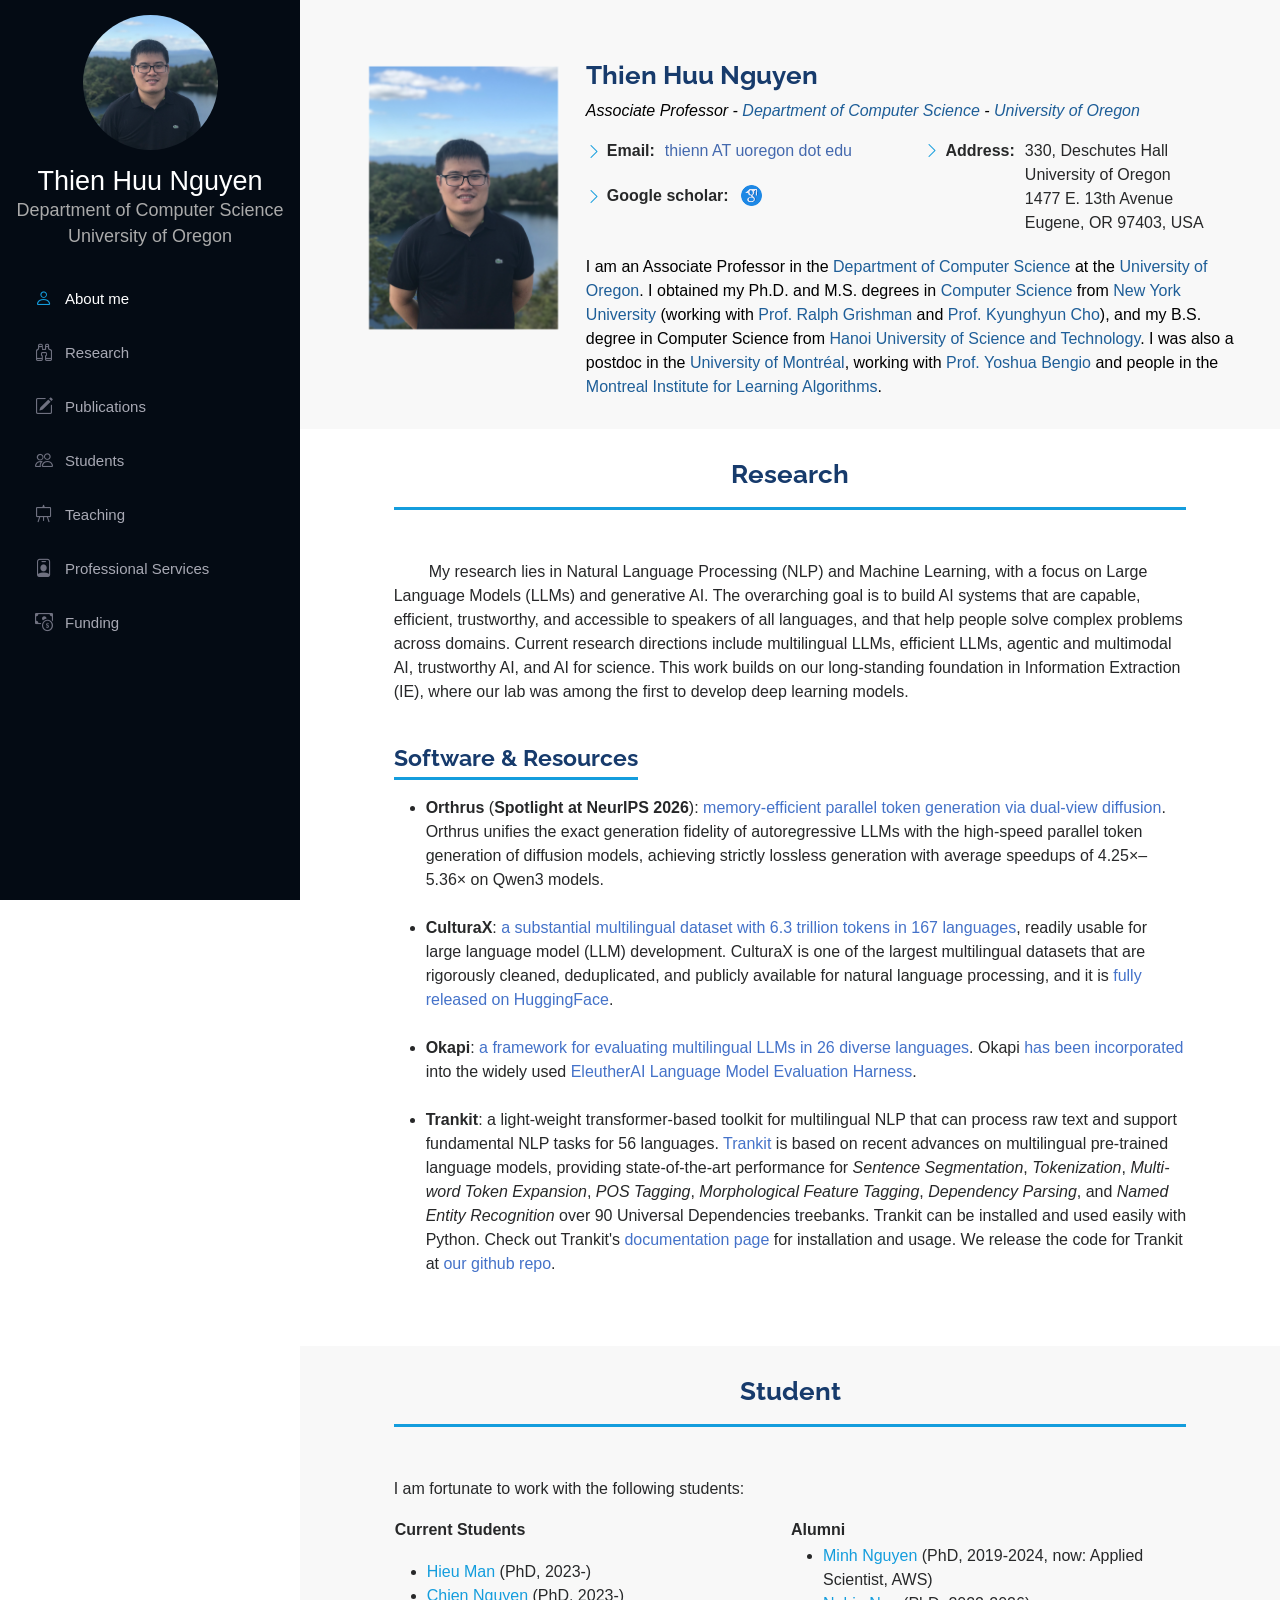
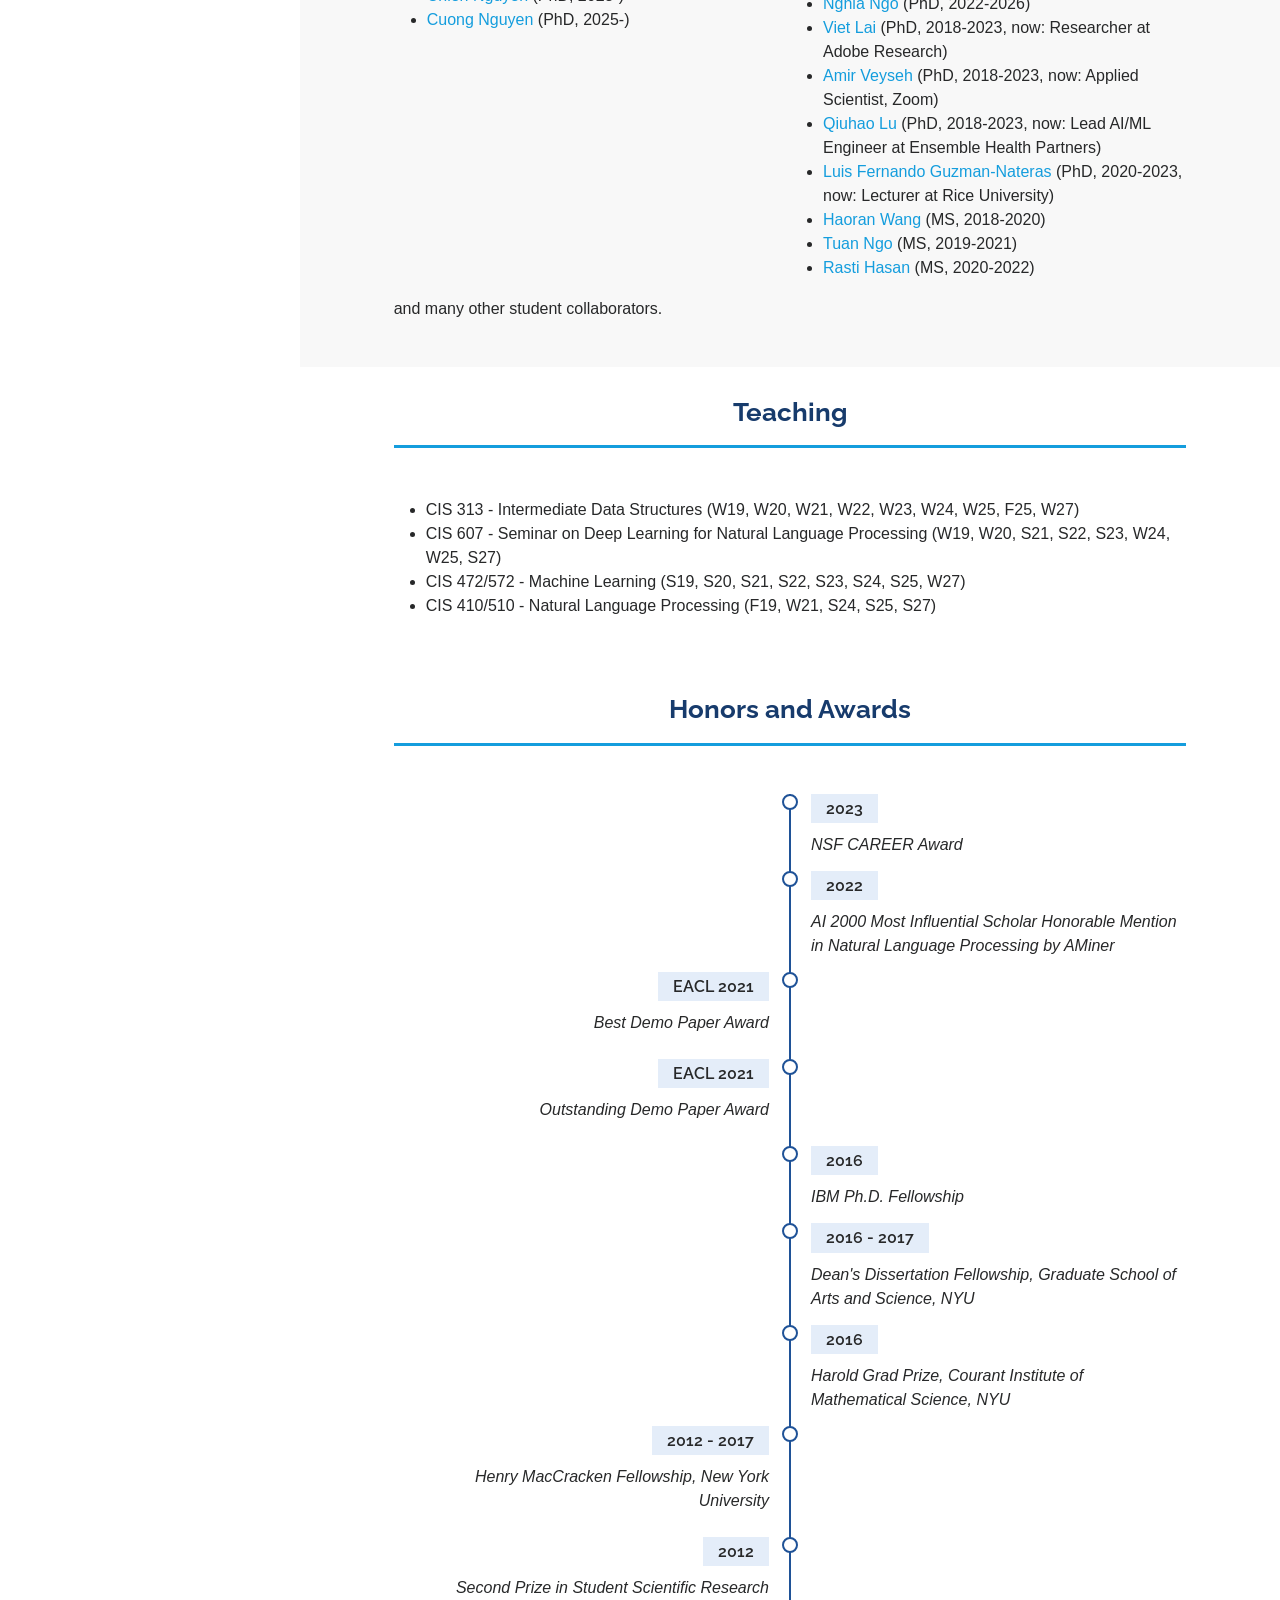
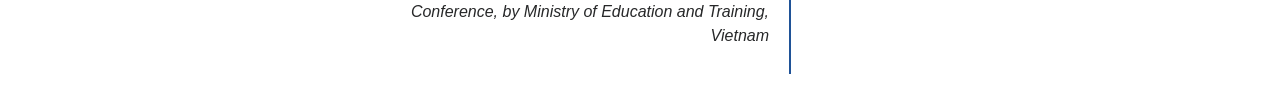
==== commit 35ca269d: "Update" ====
--- a/index.html
+++ b/index.html
@@ -1,229 +1,229 @@
-<!DOCTYPE html>
-<html lang="en">
-
-<head>
-  <meta charset="utf-8">
-  <meta content="width=device-width, initial-scale=1.0" name="viewport">
-
-  <title>Thien Huu Nguyen</title>
-  <meta content="Thien Huu Nguyen" name="description">
-  <meta content="Thien Huu Nguyen, Thien Huu Nguyen Oregon, Oregon University, University of Oregon, Computer Science, CS Professor, NLP Professor, Natural Language Processing, AI, Artificial Intelligence, ML, Machine Learning, Deep learning, Machine Learning, NLP Teaching" name="keywords">
-
-  <!-- Favicons -->
-  <!-- <link href="assets/img/favicon.png" rel="icon">
-  <link href="assets/img/apple-touch-icon.png" rel="apple-touch-icon"> -->
-
-  <!-- Google Fonts -->
-  <link href="https://fonts.googleapis.com/css?family=Open+Sans:300,300i,400,400i,600,600i,700,700i|Raleway:300,300i,400,400i,500,500i,600,600i,700,700i|Poppins:300,300i,400,400i,500,500i,600,600i,700,700i" rel="stylesheet">
-
-  <!-- Vendor CSS Files -->
-  <link href="assets/vendor/aos/aos.css" rel="stylesheet">
-  <link href="assets/vendor/bootstrap/css/bootstrap.min.css" rel="stylesheet">
-  <link href="assets/vendor/bootstrap-icons/bootstrap-icons.css" rel="stylesheet">
-  
-  <link href="assets/vendor/glightbox/css/glightbox.min.css" rel="stylesheet">
-  <link href="assets/vendor/swiper/swiper-bundle.min.css" rel="stylesheet">
-
-
-  <!-- Template Main CSS File -->
-  <link href="assets/css/style.css" rel="stylesheet">
-  <link href="assets/css/style_1.css" rel="stylesheet">
-
-
-
-  <!-- =======================================================
-  * Template Name: iPortfolio - v3.9.1
-  * Template URL: https://bootstrapmade.com/iportfolio-bootstrap-portfolio-websites-template/
-  * Author: BootstrapMade.com
-  * License: https://bootstrapmade.com/license/
-  ======================================================== -->
-</head>
-
-<body>
-
-  <!-- ======= Mobile nav toggle button ======= -->
-  <i class="bi bi-list mobile-nav-toggle d-xl-none"></i>
-
-  <!-- ======= Header ======= -->
-  <header id="header">
-    <div class="d-flex flex-column">
-
-      <div class="profile">
-        <img src="assets/thien-img/thien.png" alt="" class="img-fluid rounded-circle">
-        <h1><a href="index.html">Thien Huu Nguyen</a></h1>
-        <p>
-          Department of Computer Science
-        </p>
-        <p>
-          University of Oregon
-        </p>
-        <!-- <div class="social-links mt-3 text-center">
-          <a href="#" class="twitter"><i class="bx bxl-twitter"></i></a>
-          <a href="#" class="facebook"><i class="bx bxl-facebook"></i></a>
-          <a href="#" class="instagram"><i class="bx bxl-instagram"></i></a>
-          <a href="#" class="google-plus"><i class="bx bxl-skype"></i></a>
-          <a href="#" class="linkedin"><i class="bx bxl-linkedin"></i></a>
-        </div> -->
-      </div>
-
-      <nav id="navbar" class="nav-menu navbar pt-lg-4">
-        <ul>
-          <!-- <li><a href="#hero" class="nav-link scrollto active"><i class="bx bx-home"></i> <span>Home</span></a></li> -->
-          <li><a href="index.html" class="nav-link scrollto active"><i class="bi bi-person"></i> <span>About me</span></a></li>
-          <!--
-          <li><a href="news.html" class="nav-link "><i class="bi bi-newspaper"></i> <span>News</span></a></li>
-          -->
-          <li><a href="index.html#research" class="nav-link scrollto"><i class="bi bi-binoculars"></i> <span>Research</span></a></li>
-          <!-- <li><a href="#research" class="nav-link scrollto"><i class="bi bi-book"></i> <span>Research</span></a></li> -->
-          <li><a href="publication.html" class="nav-link "><i class="bi bi-pencil-square"></i> <span>Publications</span></a></li>
-          <li><a href="index.html#student" class="nav-link scrollto "><i class="bi bi-people"></i> <span>Students</span></a></li>
-          <li><a href="index.html#teaching" class="nav-link scrollto "><i class="bi bi-easel"></i> <span>Teaching</span></a></li>
-          <li><a href="index.html#service" class="nav-link scrollto "><i class="bi bi-person-badge"></i> <span>Professional Services </span></a></li>
-          <li><a href="funding.html" class="nav-link "><i class="bi bi-cash-coin"></i> <span>Funding </span></a></li>
-          <!-- <li><a href="http://nlp.uoregon.edu/" class="nav-link " target="_blank"><i class="bi bi-chat-square-text"></i> <span>NLP Group</span></a></li> -->
-          <!--
-          <li><a href="https://anoperson.github.io/UONLP-ReadingGroup/" class="nav-link " target="_blank"><i class="bi bi-book-half"></i> <span>NLP Reading Group</span></a></li>
-          -->
-
-          
-          
-        </ul>
-      </nav><!-- .nav-menu -->
-    </div>
-  </header><!-- End Header -->
-
-  <!-- ======= Hero Section ======= -->
-  <!-- <section id="hero" class="d-flex flex-column justify-content-center align-items-center">
-    <div class="hero-container" data-aos="fade-in">
-      <h1>Alex Smith</h1>
-      <p>I'm <span class="typed" data-typed-items="Designer, Developer, Freelancer, Photographer"></span></p>
-    </div>
-  </section> --><!-- End Hero -->
-
-  <main id="main">
-
-    <!-- ======= About Section ======= -->
-    <section id="about" class="about">
-      <div class="container">
-
-        <!-- <div class="section-title">
-          <h2>About</h2>
-          <p>Magnam dolores commodi suscipit. Necessitatibus eius consequatur ex aliquid fuga eum quidem. Sit sint consectetur velit. Quisquam quos quisquam cupiditate. Et nemo qui impedit suscipit alias ea. Quia fugiat sit in iste officiis commodi quidem hic quas.</p>
-        </div> -->
-
-        <div class="row justify-content-center">
-          <div class="col-8 col-sm-4 col-lg-3" data-aos="fade-right">
-            <img src="assets/thien-img/thien-original.png" class="img-fluid" alt="">
-          </div>
-          <div class="col-sm-8 col-lg-8 px-4 px-sm-0 content" data-aos="fade-left">
-            <h3>Thien Huu Nguyen</h3>
-            <p class="fst-italic">
-              Associate Professor
-              -
-              <a href="http://www.cs.uoregon.edu/" target="_blank" rel="noopener noreferrer">Department of Computer Science</a>
-              -
-              <a href="http://www.uoregon.edu/" target="_blank" rel="noopener noreferrer">University of Oregon</a>
-            </p>
-
-            <div class="row">
-              <div class="col-lg-6">
-                <ul>
-                  <li><i class="bi bi-chevron-right"></i> <strong>Email:</strong> <a style="color: #4469ae;" href="mailto:thienn@uoregon.edu">thienn AT uoregon dot edu</a></li>
-                  <li><i class="bi bi-chevron-right"></i> <strong>Google scholar:</strong> <a href="https://scholar.google.com/citations?user=Da2FhegAAAAJ&hl=en&oi=ao" target="_blank" rel="noopener noreferrer"><img class="img-fluid google-scholar-icon" src="assets/thien-img/icons8-google-scholar-48.png" alt=""></a></li>
-                  
-                </ul>
-              </div>
-              <div class="col-lg-6">
-                <ul>
-                  <li class="about-multi-line"><i class="bi bi-chevron-right"></i> <strong>Address:</strong> <span>330, Deschutes Hall <br/> University of Oregon <br/> 1477 E. 13th Avenue <br/> Eugene, OR 97403, USA </span></li>
-
-                </ul>
-              </div>
-            </div>
-            <p class="d-none d-lg-inline">
-              I am an Associate Professor in the <a href="https://cas.uoregon.edu/computer-science" target="_blank" rel="noopener noreferrer">Department of Computer Science</a> at the <a href="http://www.uoregon.edu/" target="_blank" rel="noopener noreferrer">University of Oregon</a>. 
-              I obtained my Ph.D. and M.S. degrees in <a target="_blank"  rel="noopener noreferrer" href="http://www.cs.nyu.edu/home/index.html">Computer Science</a> from <a target="_blank" rel="noopener noreferrer" href="http://www.nyu.edu">New York University</a> (working with <a target="_blank" rel="noopener noreferrer" href="http://cs.nyu.edu/cs/faculty/grishman">Prof. Ralph Grishman</a> and <a target="_blank" rel="noopener noreferrer" href="http://www.kyunghyuncho.me">Prof. Kyunghyun Cho</a>), 
-              and my B.S. degree in Computer Science from <a target="_blank" rel="noopener noreferrer" href="https://en.hust.edu.vn">Hanoi University of Science and Technology</a>. 
-              I was also a postdoc in the <a target="_blank" rel="noopener noreferrer" href="http://www.umontreal.ca/en">University of Montréal</a>, working with <a target="_blank" rel="noopener noreferrer" href="http://www.iro.umontreal.ca/~bengioy/yoshua_en/index.html">Prof. Yoshua Bengio</a> and people in the <a target="_blank" rel="noopener noreferrer" href="https://mila.quebec/en">Montreal Institute for Learning Algorithms</a>.
-            </p>
-          </div>
-          <div class="d-flex d-lg-none px-4 px-sm-2 content" data-aos="fade-left">
-            <p>
-              I am an Associate Professor in the <a href="https://cas.uoregon.edu/computer-science" target="_blank" rel="noopener noreferrer">Department of Computer Science</a> at the <a href="http://www.uoregon.edu/" target="_blank" rel="noopener noreferrer">University of Oregon</a>. 
-              I obtained my Ph.D. and M.S. degrees in <a target="_blank"  rel="noopener noreferrer" href="http://www.cs.nyu.edu/home/index.html">Computer Science</a> from <a target="_blank" rel="noopener noreferrer" href="http://www.nyu.edu">New York University</a> (working with <a target="_blank" rel="noopener noreferrer" href="http://cs.nyu.edu/cs/faculty/grishman">Prof. Ralph Grishman</a> and <a target="_blank" rel="noopener noreferrer" href="http://www.kyunghyuncho.me">Prof. Kyunghyun Cho</a>), 
-              and my B.S. degree in Computer Science from <a target="_blank" rel="noopener noreferrer" href="https://en.hust.edu.vn">Hanoi University of Science and Technology</a>. 
-              I was also a postdoc in the <a target="_blank" rel="noopener noreferrer" href="http://www.umontreal.ca/en">University of Montréal</a>, working with <a target="_blank" rel="noopener noreferrer" href="http://www.iro.umontreal.ca/~bengioy/yoshua_en/index.html">Prof. Yoshua Bengio</a> and people in the <a target="_blank" rel="noopener noreferrer" href="https://mila.quebec/en">Montreal Institute for Learning Algorithms</a>.
-            </p>
-          </div>
-        </div>
-
-      </div>
-    </section><!-- End About Section -->
-
-
-
-    <!-- ======= Shorts news Section ======= -->
-    <!-- End Shorts news Section -->
-
-    
-
-
-
-    <!-- ======= Hiring Section ======= -->
-    <!--
-    <section id="hiring" class="hiring"  style="background-color: #f8f8f8;">
-      <div class="container col-10"  data-aos="fade-up">
-        <div class="section-title hiring-section-title row text-center">
-          <a href="#hiring" ><h2 style="color: red !important;">Hiring!!!</h2></a>
-        </div>
-       
-
-        <p class="hiring-child-section" style="text-indent: 35px;">
-          
-          I am currently recruiting one or two graduate students each year to work on interesting projects of natural language processing and deep learning. Interested candidates can email me for more information. The application procedure for graduate students in the <span style="text-indent: 0em"><a target="_blank" href="https://cas.uoregon.edu/computer-science/">Department of Computer Science</a></span> can be found <span style="text-indent: 0em"><a target="_blank" href="https://cas.uoregon.edu/computer-science/graduate-programs">here</a></span>.
-          <br/>
-          <br/>
-          I am also willing to supervise students at UO who would like to do research on natural language processing, deep learning and the related topics. Please <a href="mailto:thien@cs.uoregon.edu">email me</a> if you are interested in this possibility.
-        </p>
-        
-        <h6>I create a slide for "<a target="_blank" rel="noopener noreferrer" href="https://cas.uoregon.edu/sites/cas1.uoregon.edu/files/2022-12/cs-graduate-brochure.pdf">Why a graduate degree in Computer Science from the UO?</a>" to provide information for our PhD program.</h6>
-
-      </div>
-
-    </section>
-    -->
-
-
-
-
-
-
-
-
-
-
-    <!-- ======= Research Section ======= -->
-    <section id="research" class="research">
-      <div class="container col-10"  data-aos="fade-up">
-        <div class="section-title research-section-title row text-center">
-          <a href="#research"><h2>Research</h2></a>
-        </div>
-
-        <!--
-        <p style="text-indent: 35px;">
-          My research explores mechanisms to understand human languages for computers so that computers can perform cognitive language-related tasks for us. 
-          Among others, I am especially interested in distilling structured information and mining useful knowledge from massive and multilingual human-written text of various domains.
-          <br/>
-          <br/>
-          Toward this end, our lab employs and designs effective learning algorithms for information extraction and text mining in natural language processing and data mining. 
-          We are currently focusing on deep learning algorithms to solve such problems. We are among the first groups that develop deep learning models and demonstrate their effectiveness for information extraction.
-          <br/>
-          <br/>
-          We are also targeting other language-related problems with deep learning, including reading comprehension, machine translation, natural language generation, chatbots and language grounding.
-          <br/>
-          <br/>
-        </p>
-        -->
+<!DOCTYPE html>
+<html lang="en">
+
+<head>
+  <meta charset="utf-8">
+  <meta content="width=device-width, initial-scale=1.0" name="viewport">
+
+  <title>Thien Huu Nguyen</title>
+  <meta content="Thien Huu Nguyen" name="description">
+  <meta content="Thien Huu Nguyen, Thien Huu Nguyen Oregon, Oregon University, University of Oregon, Computer Science, CS Professor, NLP Professor, Natural Language Processing, AI, Artificial Intelligence, ML, Machine Learning, Deep learning, Machine Learning, NLP Teaching" name="keywords">
+
+  <!-- Favicons -->
+  <!-- <link href="assets/img/favicon.png" rel="icon">
+  <link href="assets/img/apple-touch-icon.png" rel="apple-touch-icon"> -->
+
+  <!-- Google Fonts -->
+  <link href="https://fonts.googleapis.com/css?family=Open+Sans:300,300i,400,400i,600,600i,700,700i|Raleway:300,300i,400,400i,500,500i,600,600i,700,700i|Poppins:300,300i,400,400i,500,500i,600,600i,700,700i" rel="stylesheet">
+
+  <!-- Vendor CSS Files -->
+  <link href="assets/vendor/aos/aos.css" rel="stylesheet">
+  <link href="assets/vendor/bootstrap/css/bootstrap.min.css" rel="stylesheet">
+  <link href="assets/vendor/bootstrap-icons/bootstrap-icons.css" rel="stylesheet">
+  
+  <link href="assets/vendor/glightbox/css/glightbox.min.css" rel="stylesheet">
+  <link href="assets/vendor/swiper/swiper-bundle.min.css" rel="stylesheet">
+
+
+  <!-- Template Main CSS File -->
+  <link href="assets/css/style.css" rel="stylesheet">
+  <link href="assets/css/style_1.css" rel="stylesheet">
+
+
+
+  <!-- =======================================================
+  * Template Name: iPortfolio - v3.9.1
+  * Template URL: https://bootstrapmade.com/iportfolio-bootstrap-portfolio-websites-template/
+  * Author: BootstrapMade.com
+  * License: https://bootstrapmade.com/license/
+  ======================================================== -->
+</head>
+
+<body>
+
+  <!-- ======= Mobile nav toggle button ======= -->
+  <i class="bi bi-list mobile-nav-toggle d-xl-none"></i>
+
+  <!-- ======= Header ======= -->
+  <header id="header">
+    <div class="d-flex flex-column">
+
+      <div class="profile">
+        <img src="assets/thien-img/thien.png" alt="" class="img-fluid rounded-circle">
+        <h1><a href="index.html">Thien Huu Nguyen</a></h1>
+        <p>
+          Department of Computer Science
+        </p>
+        <p>
+          University of Oregon
+        </p>
+        <!-- <div class="social-links mt-3 text-center">
+          <a href="#" class="twitter"><i class="bx bxl-twitter"></i></a>
+          <a href="#" class="facebook"><i class="bx bxl-facebook"></i></a>
+          <a href="#" class="instagram"><i class="bx bxl-instagram"></i></a>
+          <a href="#" class="google-plus"><i class="bx bxl-skype"></i></a>
+          <a href="#" class="linkedin"><i class="bx bxl-linkedin"></i></a>
+        </div> -->
+      </div>
+
+      <nav id="navbar" class="nav-menu navbar pt-lg-4">
+        <ul>
+          <!-- <li><a href="#hero" class="nav-link scrollto active"><i class="bx bx-home"></i> <span>Home</span></a></li> -->
+          <li><a href="index.html" class="nav-link scrollto active"><i class="bi bi-person"></i> <span>About me</span></a></li>
+          <!--
+          <li><a href="news.html" class="nav-link "><i class="bi bi-newspaper"></i> <span>News</span></a></li>
+          -->
+          <li><a href="index.html#research" class="nav-link scrollto"><i class="bi bi-binoculars"></i> <span>Research</span></a></li>
+          <!-- <li><a href="#research" class="nav-link scrollto"><i class="bi bi-book"></i> <span>Research</span></a></li> -->
+          <li><a href="publication.html" class="nav-link "><i class="bi bi-pencil-square"></i> <span>Publications</span></a></li>
+          <li><a href="index.html#student" class="nav-link scrollto "><i class="bi bi-people"></i> <span>Students</span></a></li>
+          <li><a href="index.html#teaching" class="nav-link scrollto "><i class="bi bi-easel"></i> <span>Teaching</span></a></li>
+          <li><a href="index.html#service" class="nav-link scrollto "><i class="bi bi-person-badge"></i> <span>Professional Services </span></a></li>
+          <li><a href="funding.html" class="nav-link "><i class="bi bi-cash-coin"></i> <span>Funding </span></a></li>
+          <!-- <li><a href="http://nlp.uoregon.edu/" class="nav-link " target="_blank"><i class="bi bi-chat-square-text"></i> <span>NLP Group</span></a></li> -->
+          <!--
+          <li><a href="https://anoperson.github.io/UONLP-ReadingGroup/" class="nav-link " target="_blank"><i class="bi bi-book-half"></i> <span>NLP Reading Group</span></a></li>
+          -->
+
+          
+          
+        </ul>
+      </nav><!-- .nav-menu -->
+    </div>
+  </header><!-- End Header -->
+
+  <!-- ======= Hero Section ======= -->
+  <!-- <section id="hero" class="d-flex flex-column justify-content-center align-items-center">
+    <div class="hero-container" data-aos="fade-in">
+      <h1>Alex Smith</h1>
+      <p>I'm <span class="typed" data-typed-items="Designer, Developer, Freelancer, Photographer"></span></p>
+    </div>
+  </section> --><!-- End Hero -->
+
+  <main id="main">
+
+    <!-- ======= About Section ======= -->
+    <section id="about" class="about">
+      <div class="container">
+
+        <!-- <div class="section-title">
+          <h2>About</h2>
+          <p>Magnam dolores commodi suscipit. Necessitatibus eius consequatur ex aliquid fuga eum quidem. Sit sint consectetur velit. Quisquam quos quisquam cupiditate. Et nemo qui impedit suscipit alias ea. Quia fugiat sit in iste officiis commodi quidem hic quas.</p>
+        </div> -->
+
+        <div class="row justify-content-center">
+          <div class="col-8 col-sm-4 col-lg-3" data-aos="fade-right">
+            <img src="assets/thien-img/thien-original.png" class="img-fluid" alt="">
+          </div>
+          <div class="col-sm-8 col-lg-8 px-4 px-sm-0 content" data-aos="fade-left">
+            <h3>Thien Huu Nguyen</h3>
+            <p class="fst-italic">
+              Associate Professor
+              -
+              <a href="http://www.cs.uoregon.edu/" target="_blank" rel="noopener noreferrer">Department of Computer Science</a>
+              -
+              <a href="http://www.uoregon.edu/" target="_blank" rel="noopener noreferrer">University of Oregon</a>
+            </p>
+
+            <div class="row">
+              <div class="col-lg-6">
+                <ul>
+                  <li><i class="bi bi-chevron-right"></i> <strong>Email:</strong> <a style="color: #4469ae;" href="mailto:thienn@uoregon.edu">thienn AT uoregon dot edu</a></li>
+                  <li><i class="bi bi-chevron-right"></i> <strong>Google scholar:</strong> <a href="https://scholar.google.com/citations?user=Da2FhegAAAAJ&hl=en&oi=ao" target="_blank" rel="noopener noreferrer"><img class="img-fluid google-scholar-icon" src="assets/thien-img/icons8-google-scholar-48.png" alt=""></a></li>
+                  
+                </ul>
+              </div>
+              <div class="col-lg-6">
+                <ul>
+                  <li class="about-multi-line"><i class="bi bi-chevron-right"></i> <strong>Address:</strong> <span>330, Deschutes Hall <br/> University of Oregon <br/> 1477 E. 13th Avenue <br/> Eugene, OR 97403, USA </span></li>
+
+                </ul>
+              </div>
+            </div>
+            <p class="d-none d-lg-inline">
+              I am an Associate Professor in the <a href="https://cas.uoregon.edu/computer-science" target="_blank" rel="noopener noreferrer">Department of Computer Science</a> at the <a href="http://www.uoregon.edu/" target="_blank" rel="noopener noreferrer">University of Oregon</a>. 
+              I obtained my Ph.D. and M.S. degrees in <a target="_blank"  rel="noopener noreferrer" href="http://www.cs.nyu.edu/home/index.html">Computer Science</a> from <a target="_blank" rel="noopener noreferrer" href="http://www.nyu.edu">New York University</a> (working with <a target="_blank" rel="noopener noreferrer" href="http://cs.nyu.edu/cs/faculty/grishman">Prof. Ralph Grishman</a> and <a target="_blank" rel="noopener noreferrer" href="http://www.kyunghyuncho.me">Prof. Kyunghyun Cho</a>), 
+              and my B.S. degree in Computer Science from <a target="_blank" rel="noopener noreferrer" href="https://en.hust.edu.vn">Hanoi University of Science and Technology</a>. 
+              I was also a postdoc in the <a target="_blank" rel="noopener noreferrer" href="http://www.umontreal.ca/en">University of Montréal</a>, working with <a target="_blank" rel="noopener noreferrer" href="http://www.iro.umontreal.ca/~bengioy/yoshua_en/index.html">Prof. Yoshua Bengio</a> and people in the <a target="_blank" rel="noopener noreferrer" href="https://mila.quebec/en">Montreal Institute for Learning Algorithms</a>.
+            </p>
+          </div>
+          <div class="d-flex d-lg-none px-4 px-sm-2 content" data-aos="fade-left">
+            <p>
+              I am an Associate Professor in the <a href="https://cas.uoregon.edu/computer-science" target="_blank" rel="noopener noreferrer">Department of Computer Science</a> at the <a href="http://www.uoregon.edu/" target="_blank" rel="noopener noreferrer">University of Oregon</a>. 
+              I obtained my Ph.D. and M.S. degrees in <a target="_blank"  rel="noopener noreferrer" href="http://www.cs.nyu.edu/home/index.html">Computer Science</a> from <a target="_blank" rel="noopener noreferrer" href="http://www.nyu.edu">New York University</a> (working with <a target="_blank" rel="noopener noreferrer" href="http://cs.nyu.edu/cs/faculty/grishman">Prof. Ralph Grishman</a> and <a target="_blank" rel="noopener noreferrer" href="http://www.kyunghyuncho.me">Prof. Kyunghyun Cho</a>), 
+              and my B.S. degree in Computer Science from <a target="_blank" rel="noopener noreferrer" href="https://en.hust.edu.vn">Hanoi University of Science and Technology</a>. 
+              I was also a postdoc in the <a target="_blank" rel="noopener noreferrer" href="http://www.umontreal.ca/en">University of Montréal</a>, working with <a target="_blank" rel="noopener noreferrer" href="http://www.iro.umontreal.ca/~bengioy/yoshua_en/index.html">Prof. Yoshua Bengio</a> and people in the <a target="_blank" rel="noopener noreferrer" href="https://mila.quebec/en">Montreal Institute for Learning Algorithms</a>.
+            </p>
+          </div>
+        </div>
+
+      </div>
+    </section><!-- End About Section -->
+
+
+
+    <!-- ======= Shorts news Section ======= -->
+    <!-- End Shorts news Section -->
+
+    
+
+
+
+    <!-- ======= Hiring Section ======= -->
+    <!--
+    <section id="hiring" class="hiring"  style="background-color: #f8f8f8;">
+      <div class="container col-10"  data-aos="fade-up">
+        <div class="section-title hiring-section-title row text-center">
+          <a href="#hiring" ><h2 style="color: red !important;">Hiring!!!</h2></a>
+        </div>
+       
+
+        <p class="hiring-child-section" style="text-indent: 35px;">
+          
+          I am currently recruiting one or two graduate students each year to work on interesting projects of natural language processing and deep learning. Interested candidates can email me for more information. The application procedure for graduate students in the <span style="text-indent: 0em"><a target="_blank" href="https://cas.uoregon.edu/computer-science/">Department of Computer Science</a></span> can be found <span style="text-indent: 0em"><a target="_blank" href="https://cas.uoregon.edu/computer-science/graduate-programs">here</a></span>.
+          <br/>
+          <br/>
+          I am also willing to supervise students at UO who would like to do research on natural language processing, deep learning and the related topics. Please <a href="mailto:thien@cs.uoregon.edu">email me</a> if you are interested in this possibility.
+        </p>
+        
+        <h6>I create a slide for "<a target="_blank" rel="noopener noreferrer" href="https://cas.uoregon.edu/sites/cas1.uoregon.edu/files/2022-12/cs-graduate-brochure.pdf">Why a graduate degree in Computer Science from the UO?</a>" to provide information for our PhD program.</h6>
+
+      </div>
+
+    </section>
+    -->
+
+
+
+
+
+
+
+
+
+
+    <!-- ======= Research Section ======= -->
+    <section id="research" class="research">
+      <div class="container col-10"  data-aos="fade-up">
+        <div class="section-title research-section-title row text-center">
+          <a href="#research"><h2>Research</h2></a>
+        </div>
+
+        <!--
+        <p style="text-indent: 35px;">
+          My research explores mechanisms to understand human languages for computers so that computers can perform cognitive language-related tasks for us. 
+          Among others, I am especially interested in distilling structured information and mining useful knowledge from massive and multilingual human-written text of various domains.
+          <br/>
+          <br/>
+          Toward this end, our lab employs and designs effective learning algorithms for information extraction and text mining in natural language processing and data mining. 
+          We are currently focusing on deep learning algorithms to solve such problems. We are among the first groups that develop deep learning models and demonstrate their effectiveness for information extraction.
+          <br/>
+          <br/>
+          We are also targeting other language-related problems with deep learning, including reading comprehension, machine translation, natural language generation, chatbots and language grounding.
+          <br/>
+          <br/>
+        </p>
+        -->
         <p style="text-indent: 35px;">
           My research lies in Natural Language Processing (NLP) and Machine Learning, with a focus on Large Language Models (LLMs) and generative AI.
           The overarching goal is to build AI systems that are capable, efficient, trustworthy, and accessible to speakers of all languages, and that help people solve complex problems across domains.
@@ -232,323 +232,325 @@
           <br/>
           <br/>
         </p>
-
-        <div class="software-child-title pb-2">
-          <h3>Software &amp; Resources</h3>
-          <!-- <p>Magnam dolores commodi suscipit. Necessitatibus eius consequatur ex aliquid fuga eum quidem. Sit sint consectetur velit. Quisquam quos quisquam cupiditate. Et nemo qui impedit suscipit alias ea. Quia fugiat sit in iste officiis commodi quidem hic quas.</p> -->
-        </div>
-
-        <ul class="software-child-section">
-          <li>
-            <strong>Orthrus</strong> (<b>Spotlight at NeurIPS 2026</b>): <a target="_blank" href="https://github.com/chiennv2000/orthrus">memory-efficient parallel token generation via dual-view diffusion</a>. Orthrus unifies the exact generation fidelity of autoregressive LLMs with the high-speed parallel token generation of diffusion models, achieving strictly lossless generation with average speedups of 4.25&times;&ndash;5.36&times; on Qwen3 models.
-          </li>
-          <br/>
-          <li>
-            <strong>CulturaX</strong>: <a target="_blank" href="https://arxiv.org/abs/2309.09400">a substantial multilingual dataset with 6.3 trillion tokens in 167 languages</a>, readily usable for large language model (LLM) development. CulturaX is one of the largest multilingual datasets that are rigorously cleaned, deduplicated, and publicly available for natural language processing, and it is <a target="_blank" href="https://huggingface.co/datasets/uonlp/CulturaX">fully released on HuggingFace</a>.
-          </li>
-          <br/>
-          <li>
-            <strong>Okapi</strong>: <a target="_blank" href="https://aclanthology.org/2023.emnlp-demo.28.pdf">a framework for evaluating multilingual LLMs in 26 diverse languages</a>. Okapi <a target="_blank" href="https://github.com/EleutherAI/lm-evaluation-harness/tree/4477d572d5c2dc5f2ee903ab7e3c1fdda835af15/lm_eval/tasks/okapi/hellaswag_multilingual">has been incorporated</a> into the widely used <a target="_blank" href="https://github.com/EleutherAI/lm-evaluation-harness/">EleutherAI Language Model Evaluation Harness</a>.
-          </li>
-          <br/>
-          <li>
-            <strong>FourIE</strong>: For a better idea about our research on information extraction, <strong>check out a demo for our recent neural information extraction system</strong> (performing joint entity mention detection, relation extraction, event detection, and argument role prediction) <a target="_blank" href="http://nlp.uoregon.edu/fourie">here</a>.
-          </li>
-          <br>
-          <li>
-            <strong>Trankit</strong>: a light-weight transformer-based toolkit for multilingual NLP that can process raw text and support fundamental NLP tasks for 56 languages. <a target="_blank" href="https://arxiv.org/pdf/2101.03289.pdf">Trankit</a> is based on recent advances on multilingual pre-trained language models, providing state-of-the-art performance for <i>Sentence Segmentation</i>, <i>Tokenization</i>, <i>Multi-word Token Expansion</i>, <i>POS Tagging</i>, <i>Morphological Feature Tagging</i>, <i>Dependency Parsing</i>, and <i>Named Entity Recognition</i> over 90 Universal Dependencies treebanks. Trankit can be installed and used easily with Python. Check out Trankit's <a target="_blank" href="https://trankit.readthedocs.io/en/latest">documentation page</a> for installation and usage. We also provide a <a target="_blank" href="http://nlp.uoregon.edu/trankit">demo</a> and release the code for Trankit at <a target="_blank" href="https://github.com/nlp-uoregon/trankit">our github repo</a>.
-          </li>
-          <br/>
-        </ul>
-
-        
-    
-        
-        
-
-      </div>
-
-    </section>
-
-
-    <!-- End Research Section -->
-
-
-    <!-- ======= Student Section ======= -->
-    <section id="student" class="student"  style="background-color: #f8f8f8;">
-      <div class="container col-10" data-aos="fade-up">
-        <div class="section-title research-section-title row text-center">          
-          <a href="#student"><h2>Student</h2></a>
-        </div>
-
-        <p style="">
-          I am fortunate to work with the following students:
-        </p>
-        
-        <table style="width:100%">
-  		<tr>
-    	<th style="width:50%">Current Students</th>
-    	<th style="width:50%">Alumni</th>
-    	</tr>
-    	
-    	<tr>
-    	
-    	<td style="vertical-align: top;">
-    	<p style="">
-    	<div class="">
-          <ul>
-            
-            </li><li><a target="_blank" href="https://hieum98.github.io/">Hieu Man</a> (PhD, 2023-)
-
-            </li><li><a target="_blank" href="https://chiennv2000.github.io">Chien Nguyen</a> (PhD, 2023-)
-
-            </li><li><a target="_blank" href="http://nlp.uoregon.edu/">Cuong Nguyen</a> (PhD, 2025-)
-
-            </li>
-          </ul>
-        </div>
-        </p>
-    	</td>
-    	
-    	
-    	
-    	<td style="vertical-align: top;">
-    	<div class="">
-          <ul>
-          <li><a target="_blank" href="https://minhhdvn.github.io/">Minh Nguyen</a> (PhD, 2019-2024, now: Applied Scientist, AWS)
-            </li><li><a target="_blank" href="">Nghia Ngo</a> (PhD, 2022-2026)
-            </li><li><a target="_blank" href="https://laiviet.github.io/">Viet Lai</a> (PhD, 2018-2023, now: Researcher at Adobe Research)
-            </li><li><a target="_blank" href="http://ix.cs.uoregon.edu/~apouranb/">Amir Veyseh</a> (PhD, 2018-2023, now: Applied Scientist, Zoom)
-            </li><li><a target="_blank" href="https://qiuhaolu.github.io/">Qiuhao Lu</a> (PhD, 2018-2023, now: Lead AI/ML Engineer at Ensemble Health Partners)
-            </li><li><a target="_blank" href="https://profiles.rice.edu/faculty/luis-f-guzman-nateras">Luis Fernando Guzman-Nateras</a> (PhD, 2020-2023, now: Lecturer at Rice University)
-          <li><a target="_blank" href="">Haoran Wang</a> (MS, 2018-2020)
-          </li><li><a target="_blank" href="">Tuan Ngo</a> (MS, 2019-2021)
-          </li><li><a target="_blank" href="">Rasti Hasan</a> (MS, 2020-2022)
-          </li>
-          
-          </ul>
-        </div>
-    	</td>
-    	
-  		</tr>
-		</table>
-
-
-        <p style="">
-          and many other student collaborators.
-        </p>
-      </div>
-
-    </section>
-    <!-- End Student Section -->
-
-
-
-
-    <!-- ======= Teaching Section ======= -->
-    <section id="teaching" class="teaching"  >
-      <div class="container col-10" data-aos="fade-up">
-        <div class="section-title research-section-title row text-center">          
-          <a href="#teaching"><h2>Teaching</h2></a>
-        </div>
-
-        <!-- <p style="">
-          I am fortunate to work with the following students:
-        </p> -->
-
-        <div class="">
-          <ul>
-            <!--
-            <li>CIS 313 - Intermediate Data Structures (<a target="_blank" href="https://classes.cs.uoregon.edu/19W/cis313">W19</a>, <a target="_blank" href="https://classes.cs.uoregon.edu/20W/cis313">W20</a>, <a target="_blank" href="https://classes.cs.uoregon.edu/21W/cis313">W21</a>, <a target="_blank" href="https://classes.cs.uoregon.edu/22W/cis313">W22</a>, <a target="_blank" href="https://classes.cs.uoregon.edu/23W/cs313">W23</a>, <a target="_blank" href="https://classes.cs.uoregon.edu/24W/cs313">W24</a>, <a target="_blank" href="https://classes.cs.uoregon.edu/25W/cs313">W25</a>, <a target="_blank" href="https://classes.cs.uoregon.edu/25F/cs313">F25</a>)
-            </li><li>CIS 607 - Seminar on Deep Learning for Natural Language Processing (<a target="_blank" href="https://classes.cs.uoregon.edu/19W/cis607dl4nlp">W19</a>, <a target="_blank" href="https://classes.cs.uoregon.edu/20W/cis607dl4nlp">W20</a>, <a target="_blank" href="https://classes.cs.uoregon.edu/21S/cis607dl4nlp">S21</a>, <a target="_blank" href="https://classes.cs.uoregon.edu/22S/cis607dl4nlp">S22</a>, <a target="_blank" href="https://classes.cs.uoregon.edu/23S/cs607dl4nlp">S23</a>, <a target="_blank" href="https://classes.cs.uoregon.edu/24W/cs607dl4nlp">W24</a>, <a target="_blank" href="https://classes.cs.uoregon.edu/25W/cs607dl4nlp">W25</a>)
-            </li><li>CIS 472/572 - Machine Learning (<a target="_blank" href="https://classes.cs.uoregon.edu/19S/cis472">S19</a>, <a target="_blank" href="https://classes.cs.uoregon.edu/20S/cis472">S20</a>, <a target="_blank" href="https://classes.cs.uoregon.edu/21S/cis472">S21</a>, <a target="_blank" href="https://classes.cs.uoregon.edu/22S/cis472">S22</a>, <a target="_blank" href="https://classes.cs.uoregon.edu/23S/cs472">S23</a>, <a target="_blank" href="https://classes.cs.uoregon.edu/24S/cs472">S24</a>, <a target="_blank" href="https://classes.cs.uoregon.edu/25S/cs472">S25</a>)
-            </li><li> CIS 410/510 - Natural Language Processing (<a target="_blank" href="https://classes.cs.uoregon.edu/19F/cis410nlp">F19</a>, <a target="_blank" href="https://classes.cs.uoregon.edu/21W/cis410nlp">W21</a>, <a target="_blank" href="https://classes.cs.uoregon.edu/24S/cs410nlp">S24</a>, <a target="_blank" href="https://classes.cs.uoregon.edu/25S/cs410nlp">S25</a>)
-            -->
-            <li>CIS 313 - Intermediate Data Structures (W19, W20, W21, W22, W23, W24, W25, F25, W27)
-            </li><li>CIS 607 - Seminar on Deep Learning for Natural Language Processing (W19, W20, S21, S22, S23, W24, W25, S27)
-            </li><li>CIS 472/572 - Machine Learning (S19, S20, S21, S22, S23, S24, S25, W27)
-            </li><li> CIS 410/510 - Natural Language Processing (F19, W21, S24, S25, S27)
-            </li>
-          </ul>
-        </div>
-
-        <!-- <p style="">
-          and many other student collaborators.
-        </p> -->
-      </div>
-
-    </section>
-    <!-- End Teaching Section -->
-
-
-    <!--
-    <section id="service" class="service"  style="background-color: #f8f8f8;">
-      <div class="container col-10" data-aos="fade-up">
-        <div class="section-title research-section-title row text-center">          
-          <a href="#service"><h2>Professional Service</h2></a>
-        </div>
-
-        <div class="">
-          <ul>
-            <li><strong>Reviewer</strong>: Neural Computation Journal, Transactions on Asian and Low-Resource Language Information Processing, Computational Linguistics
-            </li><li><strong>Program Committee</strong>: NAACL (2016, 2018, 2019), COLING (2016, 2018, 2020), ACL (2017, 2018, 2019, 2020), EMNLP (2017, 2018, 2019, 2020), AACL (2021, 2022), IJCAI (2017, 2022, 2023), AAAI (2020, 2021, 2022), CVPR (2021), NeurIPS (2020, 2021, 2022), ICLR (2021, 2022), AACL (2020), LREC (2018, 2020), Repl4NLP (2017, 2018, 2019, 2020, 2021), W-NUT (2019, 2020, 2021, 2022), SemEval (2022)
-            </li><li><strong>Area Chair</strong>: NAACL (2021, 2022), ACL (2021, 2022, 2023), EMNLP (2021, 2023), COLING (2022), NeurIPS (2023)
-            </li><li><strong>Senior Program Committee</strong>: AAAI (2020, 2023, 2024), IJCAI (2021)
-            </li><li><strong>Associate Editor</strong>: Neurocomputing (2021-2023)
-            </li>
-          </ul>
-        </div>
-      </div>
-
-    </section>
-    -->
-
-
-
-
-
-
-
-
-    <!-- ======= Resume Section ======= -->
-    <section id="resume" class="resume"  >
-      <div class="container col-10"  data-aos="fade-up">
-
-        <div class="section-title resume-section-title row justify-content-center text-center">
-          <a href="#awards"><h2>Honors and Awards</h2></a>
-        </div>
-
-        <div class="row no-gutters">
-          <div class="resume-item d-none d-md-flex resume-left-item pb-0 col-md">
-          </div>
-          <div class="resume-item resume-right-item pb-0 col-md">
-            <h5>2023</h5>
-            <p><em>NSF CAREER Award</em></p>
-          </div>
-        </div>
-          
-
-        <div class="row no-gutters">
-          <div class="resume-item d-none d-md-flex resume-left-item pb-0 col-md">
-          </div>
-          <div class="resume-item resume-right-item pb-0 col-md">
-            <h5>2022</h5>
-            <p><em>AI 2000 Most Influential Scholar Honorable Mention in Natural Language Processing by AMiner</em></p>
-          </div>
-        </div>
-
-        <div class="row no-gutters">
-          <div class="resume-item resume-left-item col-md text-start text-md-end">
-            <h5>EACL 2021</h5>
-            <p><em>Best Demo Paper Award</em></p>
-          </div>
-          <div class="resume-item d-none d-md-flex resume-right-item pb-0 col-md">
-          </div>
-        </div>
-
-        <div class="row no-gutters">
-          <div class="resume-item resume-left-item col-md  text-start text-md-end">
-            <h5>EACL 2021</h5>
-            <p><em>Outstanding Demo Paper Award</em></p>
-          </div>
-          <div class="resume-item d-none d-md-flex resume-right-item pb-0 col-md">
-          </div>
-        </div>
-
-        <div class="row no-gutters">
-          <div class="resume-item d-none d-md-flex resume-left-item pb-0 col-md">
-          </div>
-          <div class="resume-item resume-right-item pb-0 col-md">
-            <h5>2016</h5>
-            <p><em> IBM Ph.D. Fellowship</em></p>
-            
-          </div>
-        </div>
-
-        <div class="row no-gutters">
-          <div class="resume-item d-none d-md-flex resume-left-item pb-0 col-md">
-          </div>
-          <div class="resume-item resume-right-item pb-0 col-md">
-            <h5>2016 - 2017</h5>
-            <p><em>Dean's Dissertation Fellowship, Graduate School of Arts and Science, NYU</em></p>
-            
-          </div>
-        </div>
-
-        <div class="row no-gutters">
-          <div class="resume-item d-none d-md-flex resume-left-item pb-0 col-md">
-          </div>
-          <div class="resume-item resume-right-item pb-0 col-md">
-            <h5>2016</h5>
-            <p><em>Harold Grad Prize, Courant Institute of Mathematical Science, NYU</em></p>
-            
-          </div>
-        </div>
-
-        
-
-        <div class="row no-gutters">
-          <div class="resume-item resume-left-item col-md  text-start text-md-end">
-            <h5>2012 - 2017</h5>
-            <p><em>Henry MacCracken Fellowship, New York University</em></p>
-          </div>
-          <div class="resume-item resume-right-item pb-0 col-md">
-          </div>
-        </div>
-
-        <div class="row no-gutters">
-          <div class="resume-item resume-left-item col-md  text-start text-md-end">
-            <h5>2012</h5>
-            <p><em>Second Prize in Student Scientific Research Conference, by Ministry of Education and Training, Vietnam</em></p>
-          </div>
-          <div class="resume-item d-none d-md-flex resume-right-item pb-0 col-md">
-          </div>
-        </div>
-
-          
-
-        
-
-      </div>
-    </section><!-- End Resume Section -->
-
-
-    
-
-  </main><!-- End #main -->
-
-  <!-- ======= Footer ======= -->
-  <!-- <footer id="footer">
-    <div class="container">
-      <div class="copyright">
-        &copy; Copyright <strong><span>iPortfolio</span></strong>
-      </div>
-      <div class="credits">
-       
-        Designed by <a href="https://bootstrapmade.com/">BootstrapMade</a>
-      </div>
-    </div>
-  </footer> -->
-  <!-- End  Footer -->
-
-  <a href="#" class="back-to-top d-flex align-items-center justify-content-center"><i class="bi bi-arrow-up-short"></i></a>
-
-  <!-- Vendor JS Files -->
-  <script src="assets/vendor/purecounter/purecounter_vanilla.js"></script>
-  <script src="assets/vendor/aos/aos.js"></script>
-  <script src="assets/vendor/bootstrap/js/bootstrap.bundle.min.js"></script>
-  <script src="assets/vendor/glightbox/js/glightbox.min.js"></script>
-  <script src="assets/vendor/isotope-layout/isotope.pkgd.min.js"></script>
-  <script src="assets/vendor/swiper/swiper-bundle.min.js"></script>
-  
-  
-  
-
-  
-
-  <!-- Template Main JS File -->
-  <script src="assets/js/main.js"></script>
-
-</body>
-
-</html>
+
+        <div class="software-child-title pb-2">
+          <h3>Software &amp; Resources</h3>
+          <!-- <p>Magnam dolores commodi suscipit. Necessitatibus eius consequatur ex aliquid fuga eum quidem. Sit sint consectetur velit. Quisquam quos quisquam cupiditate. Et nemo qui impedit suscipit alias ea. Quia fugiat sit in iste officiis commodi quidem hic quas.</p> -->
+        </div>
+
+        <ul class="software-child-section">
+          <li>
+            <strong>Orthrus</strong> (<b>Spotlight at NeurIPS 2026</b>): <a target="_blank" href="https://github.com/chiennv2000/orthrus">memory-efficient parallel token generation via dual-view diffusion</a>. Orthrus unifies the exact generation fidelity of autoregressive LLMs with the high-speed parallel token generation of diffusion models, achieving strictly lossless generation with average speedups of 4.25&times;&ndash;5.36&times; on Qwen3 models.
+          </li>
+          <br/>
+          <li>
+            <strong>CulturaX</strong>: <a target="_blank" href="https://arxiv.org/abs/2309.09400">a substantial multilingual dataset with 6.3 trillion tokens in 167 languages</a>, readily usable for large language model (LLM) development. CulturaX is one of the largest multilingual datasets that are rigorously cleaned, deduplicated, and publicly available for natural language processing, and it is <a target="_blank" href="https://huggingface.co/datasets/uonlp/CulturaX">fully released on HuggingFace</a>.
+          </li>
+          <br/>
+          <li>
+            <strong>Okapi</strong>: <a target="_blank" href="https://aclanthology.org/2023.emnlp-demo.28.pdf">a framework for evaluating multilingual LLMs in 26 diverse languages</a>. Okapi <a target="_blank" href="https://github.com/EleutherAI/lm-evaluation-harness/tree/4477d572d5c2dc5f2ee903ab7e3c1fdda835af15/lm_eval/tasks/okapi/hellaswag_multilingual">has been incorporated</a> into the widely used <a target="_blank" href="https://github.com/EleutherAI/lm-evaluation-harness/">EleutherAI Language Model Evaluation Harness</a>.
+          </li>
+          <br/>
+          <!--
+          <li>
+            <strong>FourIE</strong>: For a better idea about our research on information extraction, <strong>check out a demo for our recent neural information extraction system</strong> (performing joint entity mention detection, relation extraction, event detection, and argument role prediction) <a target="_blank" href="http://nlp.uoregon.edu/fourie">here</a>.
+          </li>
+          <br>
+          -->
+          <li>
+            <strong>Trankit</strong>: a light-weight transformer-based toolkit for multilingual NLP that can process raw text and support fundamental NLP tasks for 56 languages. <a target="_blank" href="https://arxiv.org/pdf/2101.03289.pdf">Trankit</a> is based on recent advances on multilingual pre-trained language models, providing state-of-the-art performance for <i>Sentence Segmentation</i>, <i>Tokenization</i>, <i>Multi-word Token Expansion</i>, <i>POS Tagging</i>, <i>Morphological Feature Tagging</i>, <i>Dependency Parsing</i>, and <i>Named Entity Recognition</i> over 90 Universal Dependencies treebanks. Trankit can be installed and used easily with Python. Check out Trankit's <a target="_blank" href="https://trankit.readthedocs.io/en/latest">documentation page</a> for installation and usage. We release the code for Trankit at <a target="_blank" href="https://github.com/nlp-uoregon/trankit">our github repo</a>.
+          </li>
+          <br/>
+        </ul>
+
+        
+    
+        
+        
+
+      </div>
+
+    </section>
+
+
+    <!-- End Research Section -->
+
+
+    <!-- ======= Student Section ======= -->
+    <section id="student" class="student"  style="background-color: #f8f8f8;">
+      <div class="container col-10" data-aos="fade-up">
+        <div class="section-title research-section-title row text-center">          
+          <a href="#student"><h2>Student</h2></a>
+        </div>
+
+        <p style="">
+          I am fortunate to work with the following students:
+        </p>
+        
+        <table style="width:100%">
+  		<tr>
+    	<th style="width:50%">Current Students</th>
+    	<th style="width:50%">Alumni</th>
+    	</tr>
+    	
+    	<tr>
+    	
+    	<td style="vertical-align: top;">
+    	<p style="">
+    	<div class="">
+          <ul>
+            
+            </li><li><a target="_blank" href="https://hieum98.github.io/">Hieu Man</a> (PhD, 2023-)
+
+            </li><li><a target="_blank" href="https://chiennv2000.github.io">Chien Nguyen</a> (PhD, 2023-)
+
+            </li><li><a target="_blank" href="https://thienhuunguyen.github.io/">Cuong Nguyen</a> (PhD, 2025-)
+
+            </li>
+          </ul>
+        </div>
+        </p>
+    	</td>
+    	
+    	
+    	
+    	<td style="vertical-align: top;">
+    	<div class="">
+          <ul>
+          <li><a target="_blank" href="https://minhhdvn.github.io/">Minh Nguyen</a> (PhD, 2019-2024, now: Applied Scientist, AWS)
+            </li><li><a target="_blank" href="">Nghia Ngo</a> (PhD, 2022-2026)
+            </li><li><a target="_blank" href="https://laiviet.github.io/">Viet Lai</a> (PhD, 2018-2023, now: Researcher at Adobe Research)
+            </li><li><a target="_blank" href="http://ix.cs.uoregon.edu/~apouranb/">Amir Veyseh</a> (PhD, 2018-2023, now: Applied Scientist, Zoom)
+            </li><li><a target="_blank" href="https://qiuhaolu.github.io/">Qiuhao Lu</a> (PhD, 2018-2023, now: Lead AI/ML Engineer at Ensemble Health Partners)
+            </li><li><a target="_blank" href="https://profiles.rice.edu/faculty/luis-f-guzman-nateras">Luis Fernando Guzman-Nateras</a> (PhD, 2020-2023, now: Lecturer at Rice University)
+          <li><a target="_blank" href="">Haoran Wang</a> (MS, 2018-2020)
+          </li><li><a target="_blank" href="">Tuan Ngo</a> (MS, 2019-2021)
+          </li><li><a target="_blank" href="">Rasti Hasan</a> (MS, 2020-2022)
+          </li>
+          
+          </ul>
+        </div>
+    	</td>
+    	
+  		</tr>
+		</table>
+
+
+        <p style="">
+          and many other student collaborators.
+        </p>
+      </div>
+
+    </section>
+    <!-- End Student Section -->
+
+
+
+
+    <!-- ======= Teaching Section ======= -->
+    <section id="teaching" class="teaching"  >
+      <div class="container col-10" data-aos="fade-up">
+        <div class="section-title research-section-title row text-center">          
+          <a href="#teaching"><h2>Teaching</h2></a>
+        </div>
+
+        <!-- <p style="">
+          I am fortunate to work with the following students:
+        </p> -->
+
+        <div class="">
+          <ul>
+            <!--
+            <li>CIS 313 - Intermediate Data Structures (<a target="_blank" href="https://classes.cs.uoregon.edu/19W/cis313">W19</a>, <a target="_blank" href="https://classes.cs.uoregon.edu/20W/cis313">W20</a>, <a target="_blank" href="https://classes.cs.uoregon.edu/21W/cis313">W21</a>, <a target="_blank" href="https://classes.cs.uoregon.edu/22W/cis313">W22</a>, <a target="_blank" href="https://classes.cs.uoregon.edu/23W/cs313">W23</a>, <a target="_blank" href="https://classes.cs.uoregon.edu/24W/cs313">W24</a>, <a target="_blank" href="https://classes.cs.uoregon.edu/25W/cs313">W25</a>, <a target="_blank" href="https://classes.cs.uoregon.edu/25F/cs313">F25</a>)
+            </li><li>CIS 607 - Seminar on Deep Learning for Natural Language Processing (<a target="_blank" href="https://classes.cs.uoregon.edu/19W/cis607dl4nlp">W19</a>, <a target="_blank" href="https://classes.cs.uoregon.edu/20W/cis607dl4nlp">W20</a>, <a target="_blank" href="https://classes.cs.uoregon.edu/21S/cis607dl4nlp">S21</a>, <a target="_blank" href="https://classes.cs.uoregon.edu/22S/cis607dl4nlp">S22</a>, <a target="_blank" href="https://classes.cs.uoregon.edu/23S/cs607dl4nlp">S23</a>, <a target="_blank" href="https://classes.cs.uoregon.edu/24W/cs607dl4nlp">W24</a>, <a target="_blank" href="https://classes.cs.uoregon.edu/25W/cs607dl4nlp">W25</a>)
+            </li><li>CIS 472/572 - Machine Learning (<a target="_blank" href="https://classes.cs.uoregon.edu/19S/cis472">S19</a>, <a target="_blank" href="https://classes.cs.uoregon.edu/20S/cis472">S20</a>, <a target="_blank" href="https://classes.cs.uoregon.edu/21S/cis472">S21</a>, <a target="_blank" href="https://classes.cs.uoregon.edu/22S/cis472">S22</a>, <a target="_blank" href="https://classes.cs.uoregon.edu/23S/cs472">S23</a>, <a target="_blank" href="https://classes.cs.uoregon.edu/24S/cs472">S24</a>, <a target="_blank" href="https://classes.cs.uoregon.edu/25S/cs472">S25</a>)
+            </li><li> CIS 410/510 - Natural Language Processing (<a target="_blank" href="https://classes.cs.uoregon.edu/19F/cis410nlp">F19</a>, <a target="_blank" href="https://classes.cs.uoregon.edu/21W/cis410nlp">W21</a>, <a target="_blank" href="https://classes.cs.uoregon.edu/24S/cs410nlp">S24</a>, <a target="_blank" href="https://classes.cs.uoregon.edu/25S/cs410nlp">S25</a>)
+            -->
+            <li>CIS 313 - Intermediate Data Structures (W19, W20, W21, W22, W23, W24, W25, F25, W27)
+            </li><li>CIS 607 - Seminar on Deep Learning for Natural Language Processing (W19, W20, S21, S22, S23, W24, W25, S27)
+            </li><li>CIS 472/572 - Machine Learning (S19, S20, S21, S22, S23, S24, S25, W27)
+            </li><li> CIS 410/510 - Natural Language Processing (F19, W21, S24, S25, S27)
+            </li>
+          </ul>
+        </div>
+
+        <!-- <p style="">
+          and many other student collaborators.
+        </p> -->
+      </div>
+
+    </section>
+    <!-- End Teaching Section -->
+
+
+    <!--
+    <section id="service" class="service"  style="background-color: #f8f8f8;">
+      <div class="container col-10" data-aos="fade-up">
+        <div class="section-title research-section-title row text-center">          
+          <a href="#service"><h2>Professional Service</h2></a>
+        </div>
+
+        <div class="">
+          <ul>
+            <li><strong>Reviewer</strong>: Neural Computation Journal, Transactions on Asian and Low-Resource Language Information Processing, Computational Linguistics
+            </li><li><strong>Program Committee</strong>: NAACL (2016, 2018, 2019), COLING (2016, 2018, 2020), ACL (2017, 2018, 2019, 2020), EMNLP (2017, 2018, 2019, 2020), AACL (2021, 2022), IJCAI (2017, 2022, 2023), AAAI (2020, 2021, 2022), CVPR (2021), NeurIPS (2020, 2021, 2022), ICLR (2021, 2022), AACL (2020), LREC (2018, 2020), Repl4NLP (2017, 2018, 2019, 2020, 2021), W-NUT (2019, 2020, 2021, 2022), SemEval (2022)
+            </li><li><strong>Area Chair</strong>: NAACL (2021, 2022), ACL (2021, 2022, 2023), EMNLP (2021, 2023), COLING (2022), NeurIPS (2023)
+            </li><li><strong>Senior Program Committee</strong>: AAAI (2020, 2023, 2024), IJCAI (2021)
+            </li><li><strong>Associate Editor</strong>: Neurocomputing (2021-2023)
+            </li>
+          </ul>
+        </div>
+      </div>
+
+    </section>
+    -->
+
+
+
+
+
+
+
+
+    <!-- ======= Resume Section ======= -->
+    <section id="resume" class="resume"  >
+      <div class="container col-10"  data-aos="fade-up">
+
+        <div class="section-title resume-section-title row justify-content-center text-center">
+          <a href="#awards"><h2>Honors and Awards</h2></a>
+        </div>
+
+        <div class="row no-gutters">
+          <div class="resume-item d-none d-md-flex resume-left-item pb-0 col-md">
+          </div>
+          <div class="resume-item resume-right-item pb-0 col-md">
+            <h5>2023</h5>
+            <p><em>NSF CAREER Award</em></p>
+          </div>
+        </div>
+          
+
+        <div class="row no-gutters">
+          <div class="resume-item d-none d-md-flex resume-left-item pb-0 col-md">
+          </div>
+          <div class="resume-item resume-right-item pb-0 col-md">
+            <h5>2022</h5>
+            <p><em>AI 2000 Most Influential Scholar Honorable Mention in Natural Language Processing by AMiner</em></p>
+          </div>
+        </div>
+
+        <div class="row no-gutters">
+          <div class="resume-item resume-left-item col-md text-start text-md-end">
+            <h5>EACL 2021</h5>
+            <p><em>Best Demo Paper Award</em></p>
+          </div>
+          <div class="resume-item d-none d-md-flex resume-right-item pb-0 col-md">
+          </div>
+        </div>
+
+        <div class="row no-gutters">
+          <div class="resume-item resume-left-item col-md  text-start text-md-end">
+            <h5>EACL 2021</h5>
+            <p><em>Outstanding Demo Paper Award</em></p>
+          </div>
+          <div class="resume-item d-none d-md-flex resume-right-item pb-0 col-md">
+          </div>
+        </div>
+
+        <div class="row no-gutters">
+          <div class="resume-item d-none d-md-flex resume-left-item pb-0 col-md">
+          </div>
+          <div class="resume-item resume-right-item pb-0 col-md">
+            <h5>2016</h5>
+            <p><em> IBM Ph.D. Fellowship</em></p>
+            
+          </div>
+        </div>
+
+        <div class="row no-gutters">
+          <div class="resume-item d-none d-md-flex resume-left-item pb-0 col-md">
+          </div>
+          <div class="resume-item resume-right-item pb-0 col-md">
+            <h5>2016 - 2017</h5>
+            <p><em>Dean's Dissertation Fellowship, Graduate School of Arts and Science, NYU</em></p>
+            
+          </div>
+        </div>
+
+        <div class="row no-gutters">
+          <div class="resume-item d-none d-md-flex resume-left-item pb-0 col-md">
+          </div>
+          <div class="resume-item resume-right-item pb-0 col-md">
+            <h5>2016</h5>
+            <p><em>Harold Grad Prize, Courant Institute of Mathematical Science, NYU</em></p>
+            
+          </div>
+        </div>
+
+        
+
+        <div class="row no-gutters">
+          <div class="resume-item resume-left-item col-md  text-start text-md-end">
+            <h5>2012 - 2017</h5>
+            <p><em>Henry MacCracken Fellowship, New York University</em></p>
+          </div>
+          <div class="resume-item resume-right-item pb-0 col-md">
+          </div>
+        </div>
+
+        <div class="row no-gutters">
+          <div class="resume-item resume-left-item col-md  text-start text-md-end">
+            <h5>2012</h5>
+            <p><em>Second Prize in Student Scientific Research Conference, by Ministry of Education and Training, Vietnam</em></p>
+          </div>
+          <div class="resume-item d-none d-md-flex resume-right-item pb-0 col-md">
+          </div>
+        </div>
+
+          
+
+        
+
+      </div>
+    </section><!-- End Resume Section -->
+
+
+    
+
+  </main><!-- End #main -->
+
+  <!-- ======= Footer ======= -->
+  <!-- <footer id="footer">
+    <div class="container">
+      <div class="copyright">
+        &copy; Copyright <strong><span>iPortfolio</span></strong>
+      </div>
+      <div class="credits">
+       
+        Designed by <a href="https://bootstrapmade.com/">BootstrapMade</a>
+      </div>
+    </div>
+  </footer> -->
+  <!-- End  Footer -->
+
+  <a href="#" class="back-to-top d-flex align-items-center justify-content-center"><i class="bi bi-arrow-up-short"></i></a>
+
+  <!-- Vendor JS Files -->
+  <script src="assets/vendor/purecounter/purecounter_vanilla.js"></script>
+  <script src="assets/vendor/aos/aos.js"></script>
+  <script src="assets/vendor/bootstrap/js/bootstrap.bundle.min.js"></script>
+  <script src="assets/vendor/glightbox/js/glightbox.min.js"></script>
+  <script src="assets/vendor/isotope-layout/isotope.pkgd.min.js"></script>
+  <script src="assets/vendor/swiper/swiper-bundle.min.js"></script>
+  
+  
+  
+
+  
+
+  <!-- Template Main JS File -->
+  <script src="assets/js/main.js"></script>
+
+</body>
+
+</html>
